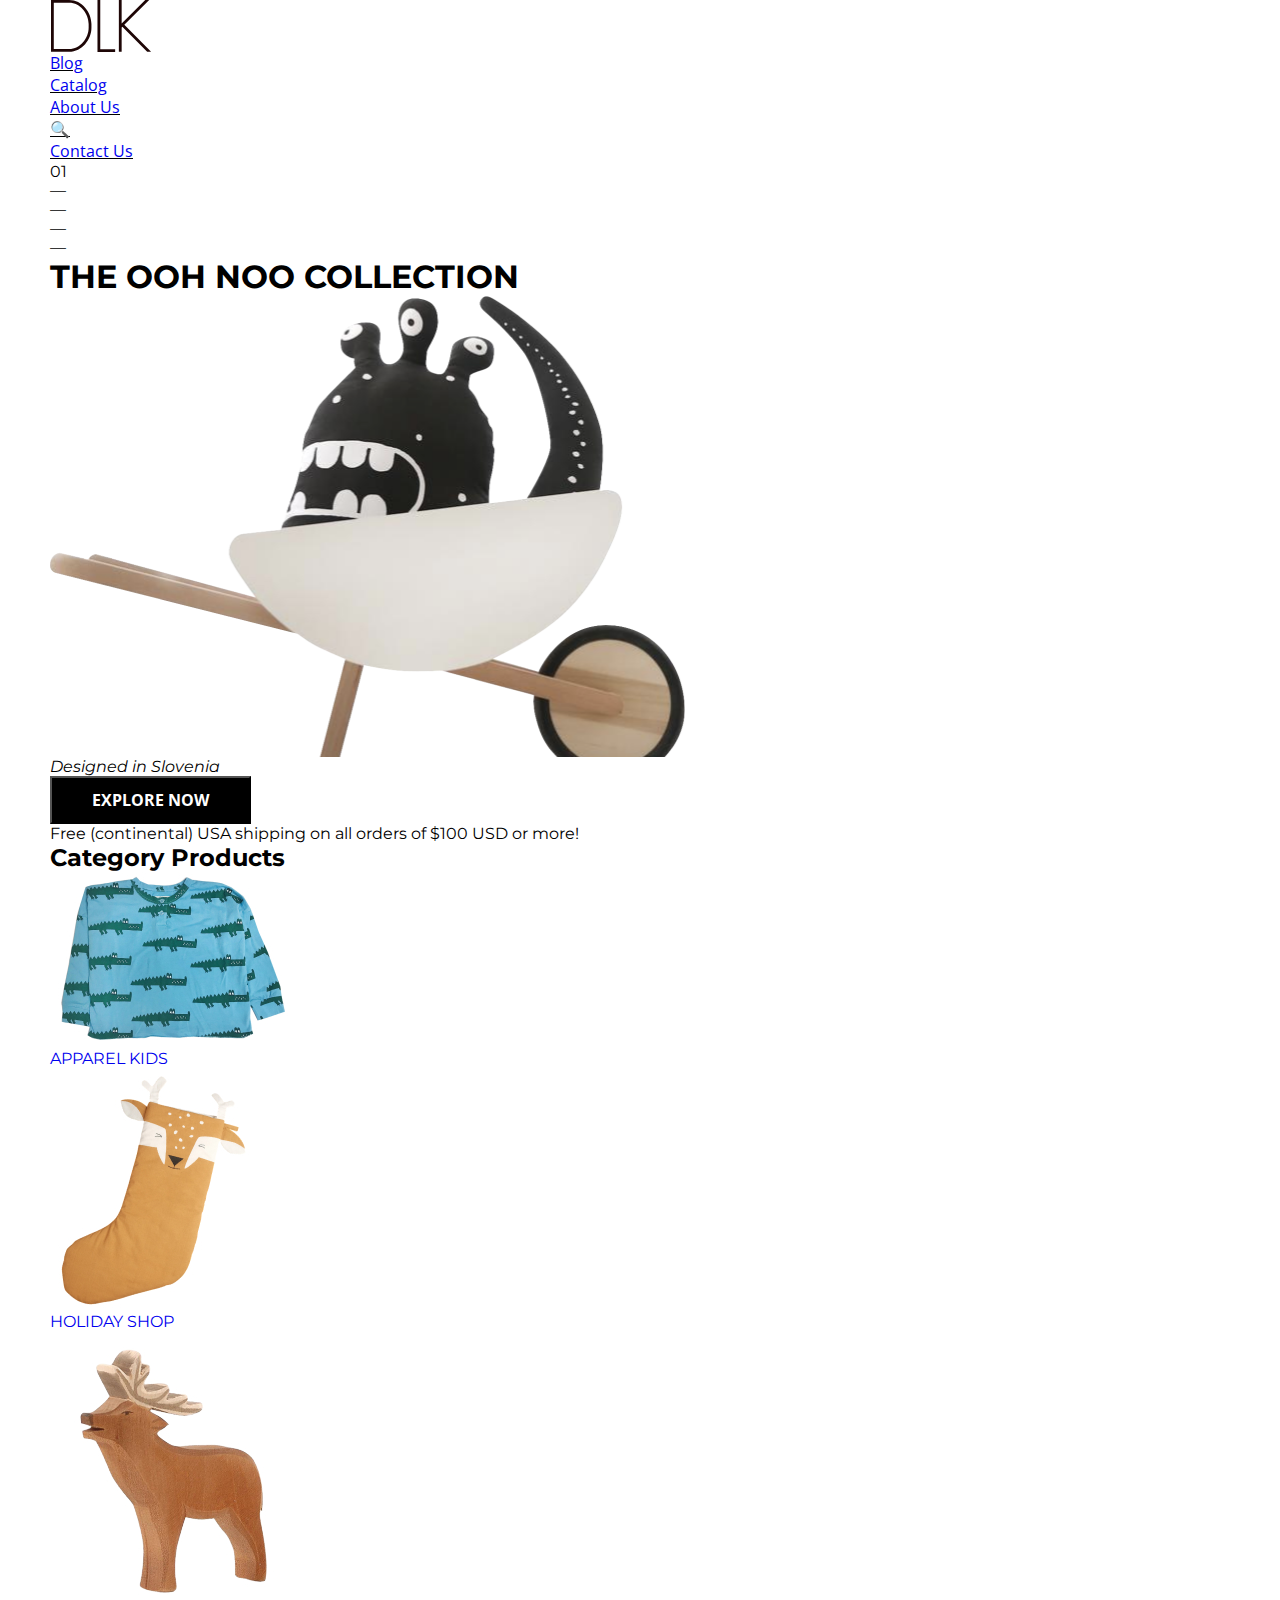
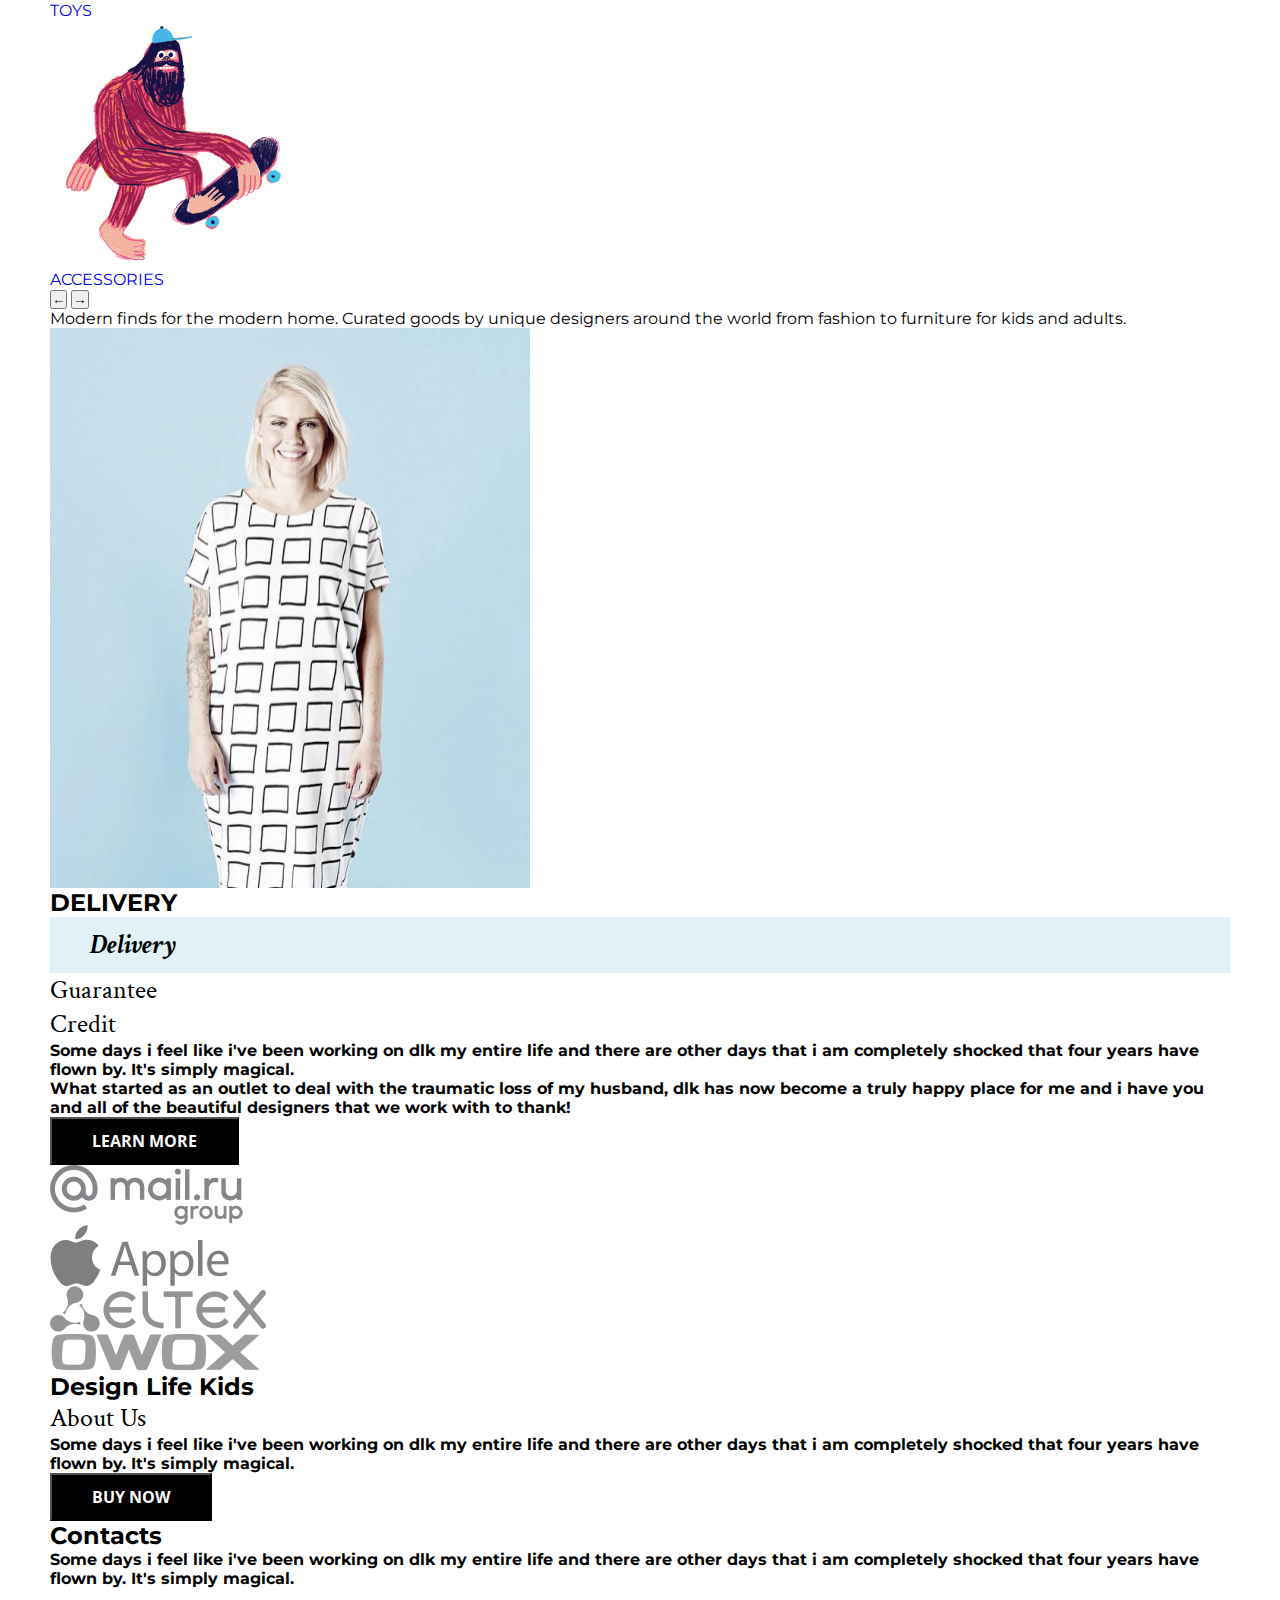
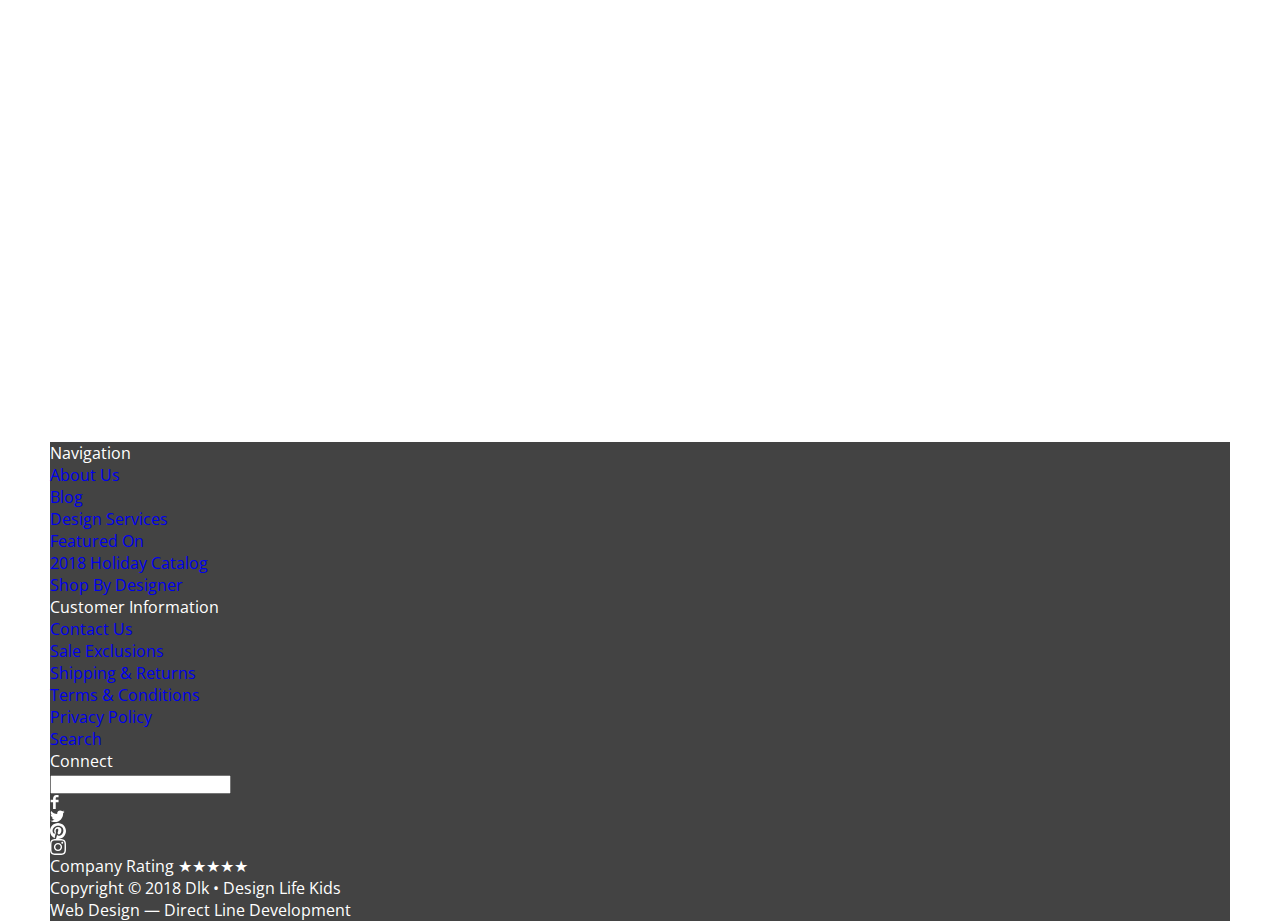
==== index.html @ 36eba923 "все что смогла сделать" ====
<!DOCTYPE html>
<html lang="en">
<head>
    <meta charset="UTF-8">
    <meta http-equiv="X-UA-Compatible" content="IE=edge">
    <meta name="viewport" content="width=device-width, initial-scale=1.0">
    <link rel="preconnect" href="https://fonts.googleapis.com">
<link rel="preconnect" href="https://fonts.gstatic.com" crossorigin>
<link rel="stylesheet" href="css/common.css">
<link href="https://fonts.googleapis.com/css2?family=Crimson+Text:ital,wght@1,400;1,700&family=Montserrat:ital,wght@0,400;0,700;1,400&family=Open+Sans:ital,wght@0,400;0,700;1,700&display=swap" rel="stylesheet">
    <title>Main</title>
</head>
<body>
    <header class="container">
        <a href="#"><img src="./img/icon/DLC.svg" alt="dlc"></a>
       <u>
        <li><a href="#">Blog</a></li>
        <li><a href="#">Catalog</a></li>
        <li><a href="#">About Us</a></li>
        <li><a href="#"></a>🔍</li>
        <li><a href="#">Contact Us</a></li>
    </u>
    </header>
    <main>
<section class="container">
    <ul>
    <li><p>01</p></li>
    <li><p>—</p></li>
    <li><p>—</p></li>
    <li><p>—</p></li>
    <li><p>—</p></li>
</ul>
    <h1> THE OOH NOO COLLECTION</h1>
    <img src="./img/monster.png" alt="monster" width="635" height="461" >

    <p><i>Designed in Slovenia</i></p>
    <button class="blackbutton" type="button">EXPLORE NOW</button> 
    <p>Free (continental) USA shipping on all orders of $100 USD or more!</p>   
</section>
<section class="container">
    <h2>Category Products</h2>
<ul><a href="#"><img class="sweater" src="./img/sweater.jpg" alt="sweater" width="244" height="177">APPAREL KIDS</a></ul>
<ul><a href="#"><img src="./img/sock.jpg" alt="sock" width="208" height="244">HOLIDAY SHOP</a></ul>
 <ul><a href="#"><img src="./img/deer.jpg" alt="deer" width="270" height="270" >TOYS</a></ul>
 <ul><a href="#"><img src="./img/accessories.jpg" alt="accessories" width="240" height="250">ACCESSORIES</a></ul>
    <button type="button">←</button> <button type="button">→</button> <p>Modern finds for the modern home. Curated goods by unique designers around the world from fashion to furniture for kids and adults.</p>
</section>
<section class="container">
    <img src="./img/dress.jpg" alt="dress" width="480" height="560">
    <h2>DELIVERY</h2>
    <b><p class="delivery" >Delivery</p>
    <p class="guarantee" >Guarantee</p>
    <p class="guarantee" >Credit</p>
    <p>Some days i feel like i've been working on dlk my entire life and there are other days that i am completely shocked that four years have flown by. It's simply magical.</p>
    
    <p>What started as an outlet to deal  with the traumatic loss of my husband, dlk has now become a truly happy place for me and i have you and all of the beautiful designers that we work with to thank!</p>
    <button class="blackbutton" type="button">Learn more</button>
</section>
<section class="container">
    <a href="#"><img src="./img/mail.jpg" alt="mail" width="193" height="60"></a>
    <a href="#"><img src="./img/apple.jpg" alt="apple" width="179" height="61"></a>
    <a href="#"><img src="./img/eltex.jpg" alt="eltex" width="216" height="46"></a>
    <a href="#"><img src="./img/owox.jpg" alt="owox" width="211" height="40"></a>
</section>
<section class="container">
    <img src="#" alt="">
    <img src="#" alt="">
    <img src="#" alt="">
    <img src="#" alt=""></section>
    <section class="container">
        <h2>Design Life Kids</h2>
<p class="guarantee">About Us</p>
<p>Some days i feel like i've been working on dlk my entire life and there are other days that i am completely shocked that four years have flown by. It's simply magical.</p>
<button class="blackbutton" type="button" >buy now</button>
    <h2>Contacts</h2>
    <p>Some days i feel like i've been working on dlk my entire life and there are other days that i am completely shocked that four years have flown by. It's simply magical.</p> 
    <iframe src="https://www.google.com/maps/embed?pb=!1m14!1m8!1m3!1d9490.1485980241!2d49.2903386!3d53.5124631!3m2!1i1024!2i768!4f13.1!3m3!1m2!1s0x0%3A0xb18d94ffcf91e387!2zREwgQWNhZGVteSDigJQg0LrRg9GA0YHRiyDQv9GA0L7Qs9GA0LDQvNC80LjRgNC-0LLQsNC90LjRjw!5e0!3m2!1sru!2sru!4v1669041543836!5m2!1sru!2sru" width="100%" height="450" style="border:0;" allowfullscreen="" loading="lazy" referrerpolicy="no-referrer-when-downgrade"></iframe>  
</section>

    </main>
    <footer class="container">
        <section>
            <p>Navigation</p>
            <ul>
            <li><a href="#">About Us</a></li>
            <li><a href="#">Blog</a></li>
            <li><a href="#">Design Services</a></li>
            <li><a href="#">Featured On</a></li>
            <li><a href="#">2018 Holiday Catalog</a></li>
            <li><a href="#">Shop By Designer</a></li>
        </ul>
        </section>
        <section>
            <p>Customer Information</p>
            <ul>
            <li><a href="#">Contact Us</a></li>
            <li><a href="#">Sale Exclusions</a></li>
            <li><a href="#">Shipping & Returns</a></li>
            <li><a href="#">Terms & Conditions</a></li>
            <li><a href="#">Privacy Policy</a></li>
            <li><a href="#">Search</a></li>
        </ul>
        </section>
        <section>
            <p>Connect</p>
            <input type="text">
            <br>
            <a href="#"><img src="./img/icon/facebook.svg" alt="facebook"></a>
            <a href="#"><img src="./img/icon/twitter.svg" alt="twitter"></a>
            <a href="#"><img src="./img/icon/pinterest.svg" alt="pinterest"></a>
            <a href="#"><img src="./img/icon/instagram.svg" alt="instagram"></a>

        </section>
        <section>
            <p>Company Rating ★★★★★</p>
            <p>Copyright © 2018 Dlk • Design Life Kids</p>
            <p>Web Design — Direct Line Development</p>
        </section>
    </footer>
</body>
</html>
---- css/common.css ----
* {
    margin: 0;
    padding: 0;
}

a {
    list-style: none;
    text-decoration: none;
}

li {
    list-style: none;
}

.container {
    max-width: 1180px;
    margin: 0 auto;
}

img {
    display: block;
    max-width: 100%;
}

body {
    font-family: 'Montserrat', sans-serif;
    font-style: normal;
}

.blackbutton {
    font-family: 'Open Sans';
    padding: 11px 40px;
font-style: normal;
font-weight: 700;
font-size: 16px;
line-height: 22px;
align-items: center;
text-align: center;
text-transform: uppercase;


color: #FFFFFF;
background: #000000
}


.delivery {
 padding: 11px 40px ;
 font-weight: 700;
 font-family: 'Crimson Text';
background: rgba(112, 187, 220, 0.2);
font-size: 26px;
line-height: 34px;
    font-style: italic;
}

fieldset {
    width: 1400px;
height: 254px;
left: 0px;
top: 301px;

background: rgba(125, 151, 218, 0.2);
}

.price {
    font-weight: 700;
}

footer {
   background-color: #434343;
   color: #FFFFFF;
   font-family: 'Open Sans';
   font-weight: 400;
   
}

header {
    font-family: 'Open Sans';
    font-weight: 400;
}

.guarantee {
    font-family: 'Crimson Text';
    font-weight: 400;
    font-size: 26px;
}

form {
max-width: max-content;
height: 542px;
left: 110px;
top: 301px;
background: #E5EAF8
}
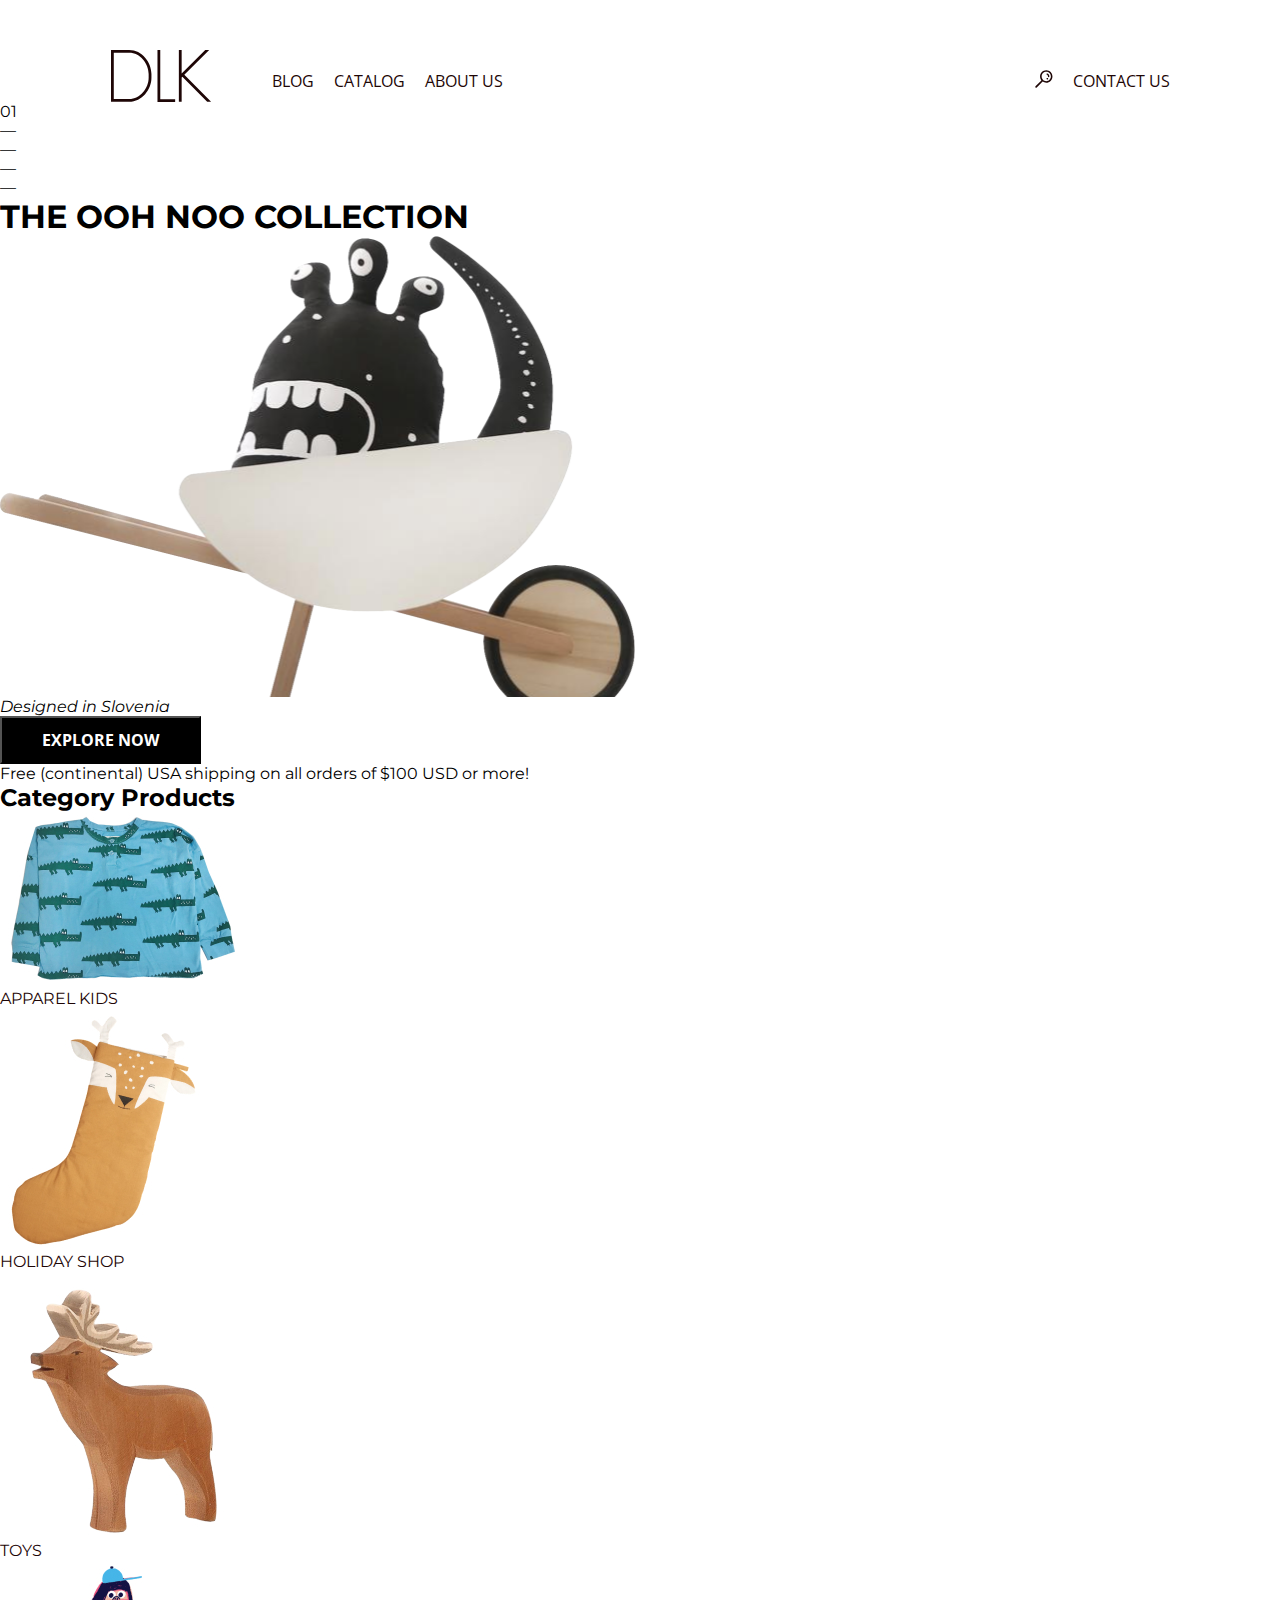
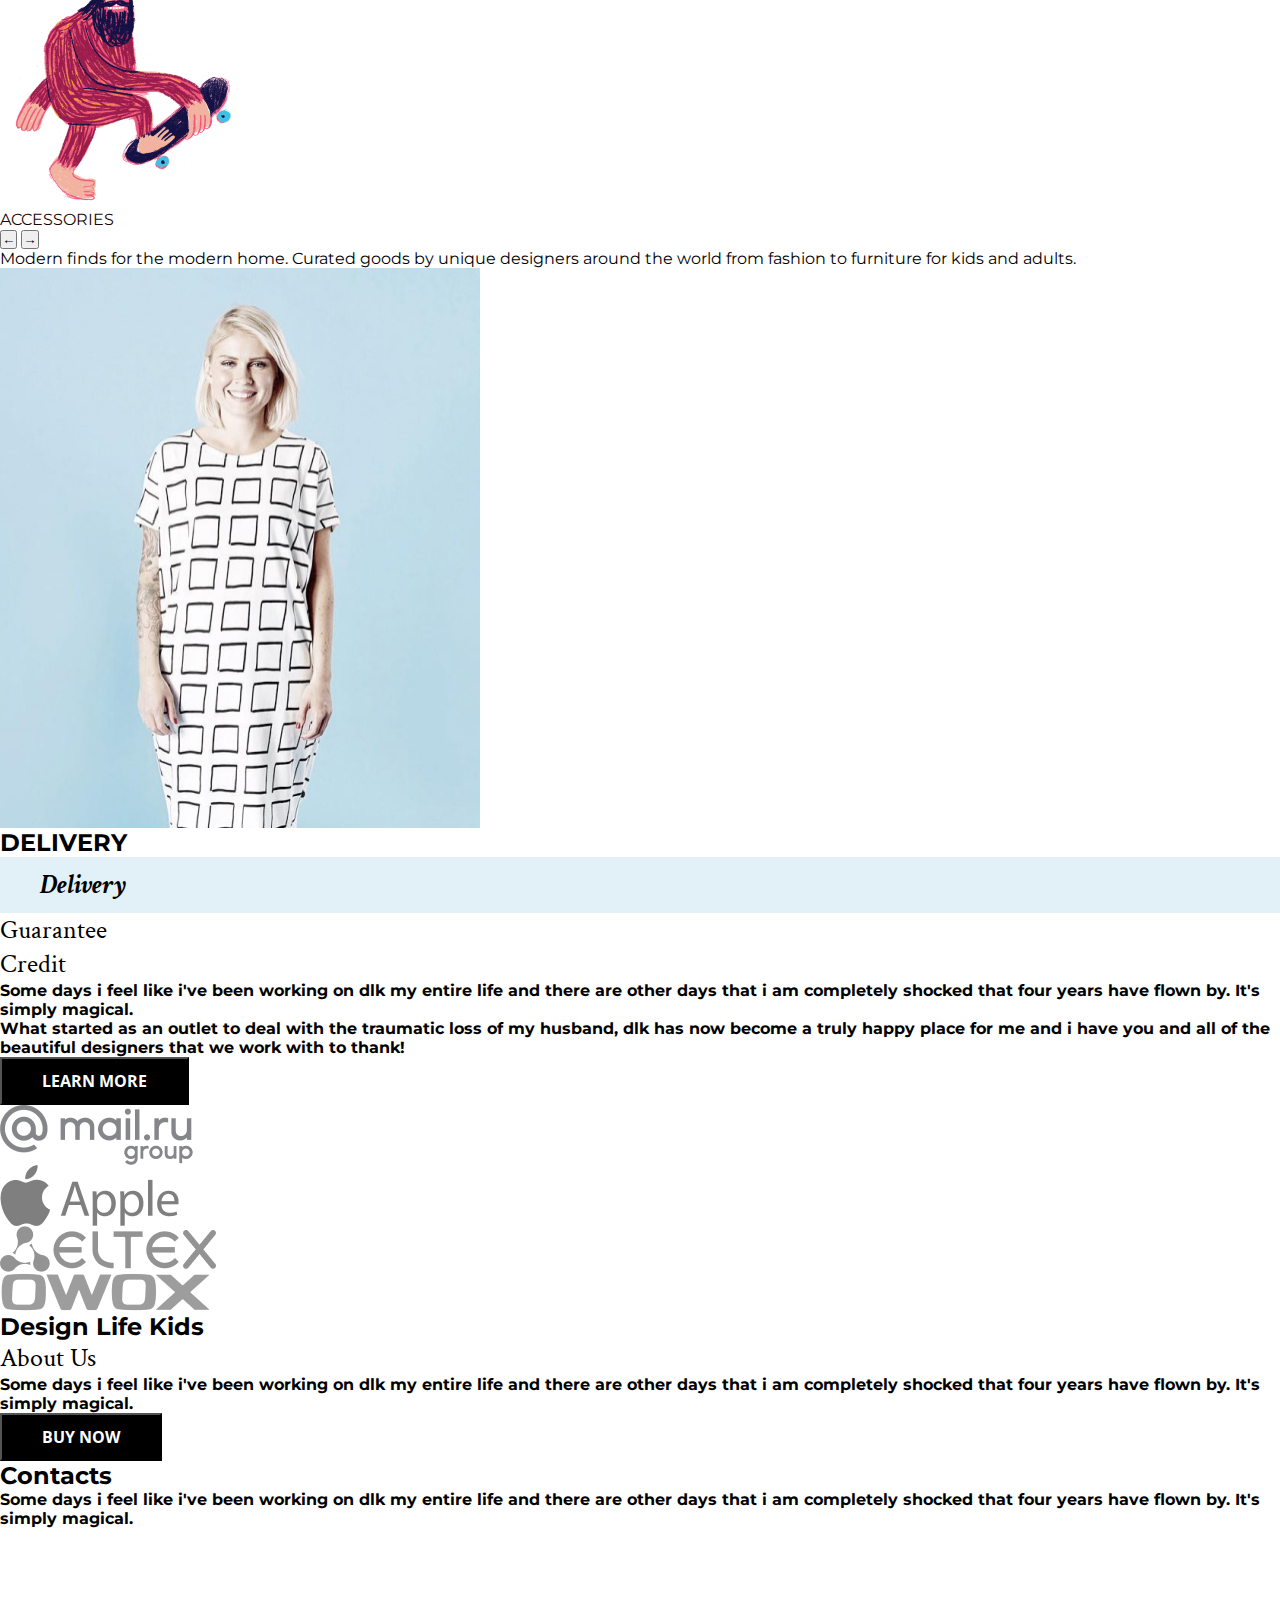
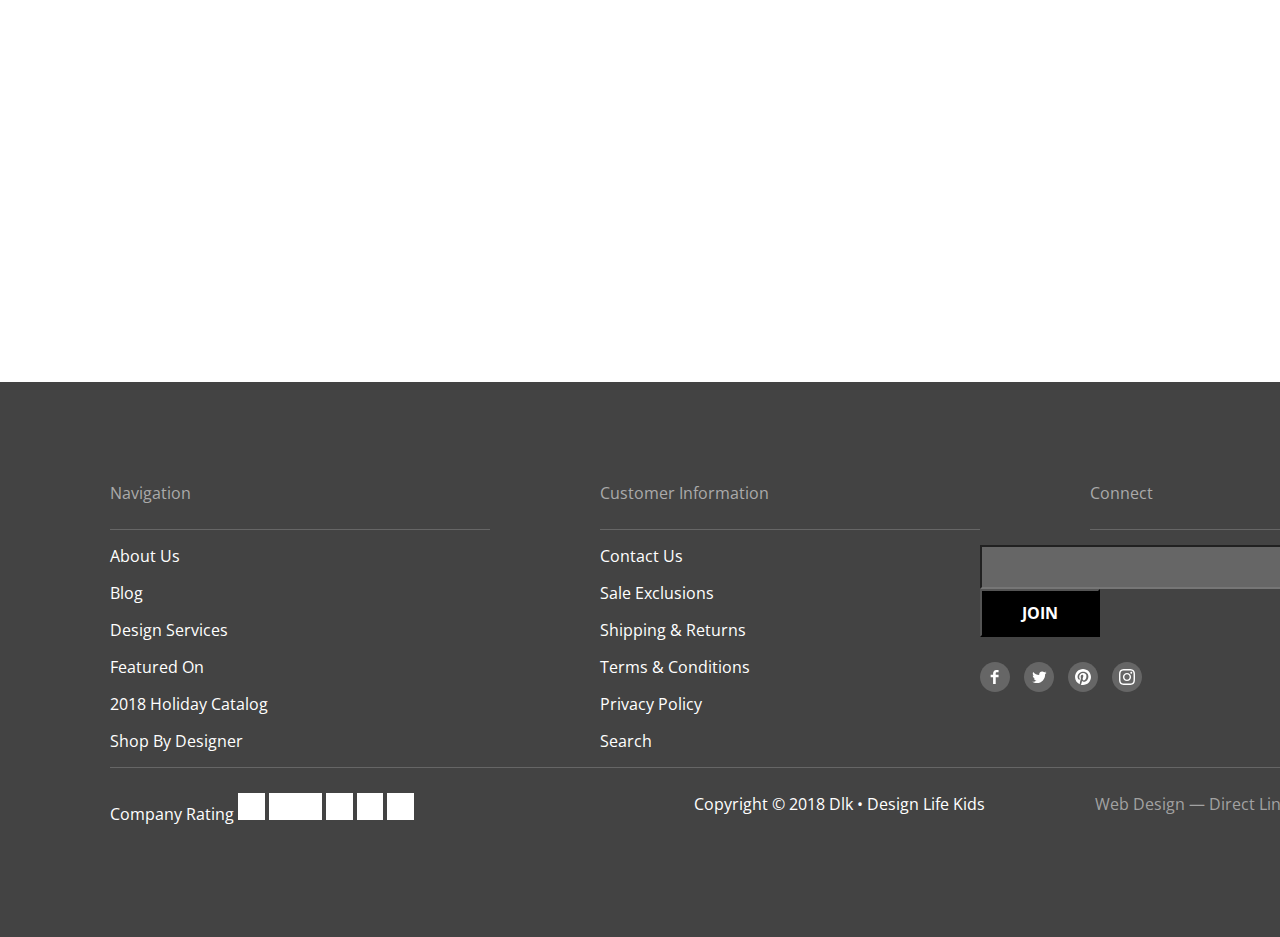
==== commit 74d6badb: "." ====
--- a/index.html
+++ b/index.html
@@ -11,15 +11,19 @@
     <title>Main</title>
 </head>
 <body>
-    <header class="container">
-        <a href="#"><img src="./img/icon/DLC.svg" alt="dlc"></a>
-       <u>
-        <li><a href="#">Blog</a></li>
-        <li><a href="#">Catalog</a></li>
-        <li><a href="#">About Us</a></li>
-        <li><a href="#"></a>🔍</li>
-        <li><a href="#">Contact Us</a></li>
-    </u>
+    <header class=" header container">
+        <a href="#" class="header__link">
+            <img class="header__logo" src="./img/icon/DLC.svg" alt="dlc">
+        </a>
+        <nav class="header__nav left">
+       <ul class="header__list">
+        <li class="header__list-item"><a href="#">Blog</a></li>
+        <li class="header__list-item"><a href="#">Catalog</a></li>
+        <li class="header__list-item"><a href="#">About Us</a></li>
+    </nav>
+        <li class="header__list-item"><a href="#"></a><img src="img/icon/glass.svg" alt="glass"></li>
+        <li class="header__list-item contact"><a href="#">Contact Us</a></li>
+    </ul>
     </header>
     <main>
 <section class="container">
@@ -79,43 +83,55 @@
 
     </main>
     <footer class="container">
+        <div class="basement">
         <section>
-            <p>Navigation</p>
+            <p class="footer-item border" >Navigation</p>
             <ul>
-            <li><a href="#">About Us</a></li>
-            <li><a href="#">Blog</a></li>
-            <li><a href="#">Design Services</a></li>
-            <li><a href="#">Featured On</a></li>
-            <li><a href="#">2018 Holiday Catalog</a></li>
-            <li><a href="#">Shop By Designer</a></li>
+            <li class="footer-item"><a class="footer-link" href="#">About Us</a></li>
+            <li class="footer-item"><a class="footer-link" href="#">Blog</a></li>
+            <li class="footer-item"><a class="footer-link" href="#">Design Services</a></li>
+            <li class="footer-item"><a class="footer-link" href="#">Featured On</a></li>
+            <li class="footer-item"><a class="footer-link" href="#">2018 Holiday Catalog</a></li>
+            <li class="footer-item"><a class="footer-link" href="#">Shop By Designer</a></li>
         </ul>
         </section>
         <section>
-            <p>Customer Information</p>
+            <p class="footer-item border">Customer Information</p>
             <ul>
-            <li><a href="#">Contact Us</a></li>
-            <li><a href="#">Sale Exclusions</a></li>
-            <li><a href="#">Shipping & Returns</a></li>
-            <li><a href="#">Terms & Conditions</a></li>
-            <li><a href="#">Privacy Policy</a></li>
-            <li><a href="#">Search</a></li>
+            <li class="footer-item"><a class="footer-link" href="#">Contact Us</a></li>
+            <li class="footer-item"><a class="footer-link" href="#">Sale Exclusions</a></li>
+            <li class="footer-item"><a class="footer-link" href="#">Shipping & Returns</a></li>
+            <li class="footer-item"><a class="footer-link" href="#">Terms & Conditions</a></li>
+            <li class="footer-item"><a class="footer-link" href="#">Privacy Policy</a></li>
+            <li class="footer-item"><a class="footer-link" href="#">Search</a></li>
         </ul>
         </section>
-        <section>
-            <p>Connect</p>
-            <input type="text">
+        <section >
+            <p class="footer-item border">Connect</p>
+            <input class="emailbutton" type="text">
+            <button class="blackbutton" type="button" >JOIN</button>
             <br>
-            <a href="#"><img src="./img/icon/facebook.svg" alt="facebook"></a>
-            <a href="#"><img src="./img/icon/twitter.svg" alt="twitter"></a>
-            <a href="#"><img src="./img/icon/pinterest.svg" alt="pinterest"></a>
-            <a href="#"><img src="./img/icon/instagram.svg" alt="instagram"></a>
-
+            <a  href="#"><img class="scnetwork facebook" src="./img/icon/facebook.svg" alt="facebook"></a>
+            <a href="#"><img class="scnetwork twitter" src="./img/icon/twitter.svg" alt="twitter"></a>
+            <a href="#"><img class="scnetwork pinterest" src="./img/icon/pinterest.svg" alt="pinterest"></a>
+            <a href="#"><img class="scnetwork instagram" src="./img/icon/instagram.svg" alt="instagram"></a>
+        </div>
         </section>
-        <section>
-            <p>Company Rating ★★★★★</p>
-            <p>Copyright © 2018 Dlk • Design Life Kids</p>
-            <p>Web Design — Direct Line Development</p>
+        <div >
+        <section class="bottom">
+            <fieldset class="rating">
+            <p class="bottom-item"> Company Rating
+                <input class="rating_star" type="radio" name="health" value="1" checked aria-label="atrocious">
+                <input class="rating_star" type="radio" name="health" value="2" aria-label="bad">
+                <input class="rating_star" type="radio" name="health" value="3" aria-label="okay">
+                <input class="rating_star" type="radio" name="health" value="4" aria-label="good">
+                <input class="rating_star" type="radio" name="health" value="5" aria-label="great">
+            </fieldset>
+            </p>
+            <p class="copyright bottom-item">Copyright © 2018 Dlk • Design Life Kids</p>
+            <p class="drline bottom-item">Web Design — Direct Line Development</p>
         </section>
+    </div>
     </footer>
 </body>
 </html>--- a/css/common.css
+++ b/css/common.css
@@ -7,6 +7,7 @@
 a {
     list-style: none;
     text-decoration: none;
+    color: #1E0606;
 }
 
 li {
@@ -14,7 +15,7 @@
 }
 
 .container {
-    max-width: 1180px;
+    
     margin: 0 auto;
 }
 
@@ -73,12 +74,126 @@
    color: #FFFFFF;
    font-family: 'Open Sans';
    font-weight: 400;
+   height: 555px;
+   margin-right: auto;
+   overflow: hidden;
+
    
 }
 
+.basement {
+    display: flex;
+    width: 1400px;
+}
+
+.footer-item {
+    margin-bottom: 15px;
+    size: 16px;
+    margin-left: 110px;
+}
+
+.border {
+    display: inline-block;
+    border-color: #666666;
+    border-bottom-style: solid;
+    border-bottom-width: 1px;
+    padding-bottom: 25px;
+    width: 380px;
+    color: #AAAAAA;
+    margin-top: 100px;
+
+    
+}
+
 header {
+    display: flex;
+    margin-top: 33px;
+    margin-bottom: 33px;
+    align-items: justify;
     font-family: 'Open Sans';
     font-weight: 400;
+    text-transform: uppercase;
+
+}
+
+.header__nav {
+    margin-right: 500px;
+}
+
+.header__list {
+    color: #000000;
+}
+
+
+.emailbutton {
+    background: #666666;
+    height: 40px;
+width: 380px;
+left: 910px;
+top: 171px;
+border-radius: 0px;
+
+}
+
+.scnetwork {
+    display: inline-block;
+    margin-top: 20px;
+}
+
+.facebook {
+    margin-top: 25px;
+    margin-right: 10px
+}
+
+.twitter {
+    margin-top: 25px;
+    margin-right: 10px
+}
+
+.pinterest {
+    margin-top: 25px;
+    margin-right: 10px
+}
+
+.instagram {
+    margin-top: 25px;
+    margin-right: 10px
+}
+
+
+.left {
+    margin-right: auto;
+}
+
+.header__logo {
+    margin-left: 110px;
+    margin-right: 60px;
+    margin-top: 50px;
+}
+
+.header__nav {
+    display: flex;
+    
+}
+
+.header__list {
+    display: flex;
+
+}
+
+.header__list-item {
+    margin-right: 20px;
+    margin-top: 70px;
+
+}
+
+.link-info {
+    margin-left: 225px;
+} 
+
+
+.contact {
+ margin-right:  110px;   
 }
 
 .guarantee {
@@ -93,4 +208,62 @@
 left: 110px;
 top: 301px;
 background: #E5EAF8
+}
+
+.footer-link {
+    color: #FFFFFF;
+}
+
+.bottom {
+    width: 1180px;
+    display: flex;
+    margin-left: 110px;
+    margin-right: 110px;
+    border-top-style: solid;
+    border-color: #666666;
+    border-top-width: 1px;
+    white-space: nowrap 
+
+}
+
+.copyright {
+    margin-left: 280px;
+    margin-right: 110px
+    
+}
+
+.drline {
+    color: #A2A2A2;
+}
+
+.bottom-item {
+    margin-top: 25px;
+    margin-bottom: 100px
+}
+
+.rating {
+    margin: 0;
+    padding: 0;
+    border: none;
+    background-color: #434343;
+
+}
+
+.rating_star {
+    appearance: none;
+    top: 0px;
+    left: 0px;
+    width: 2em;
+    height: 2em;
+    -webkit-appearance: none;
+    background-color: #FFFFFF;
+    -moz-appearance: none;
+}
+
+.rating_star:nth-of-type(1) {
+    width: 2em;
+}
+
+.rating_star:nth-of-type(2) {
+    width: 4em;
 }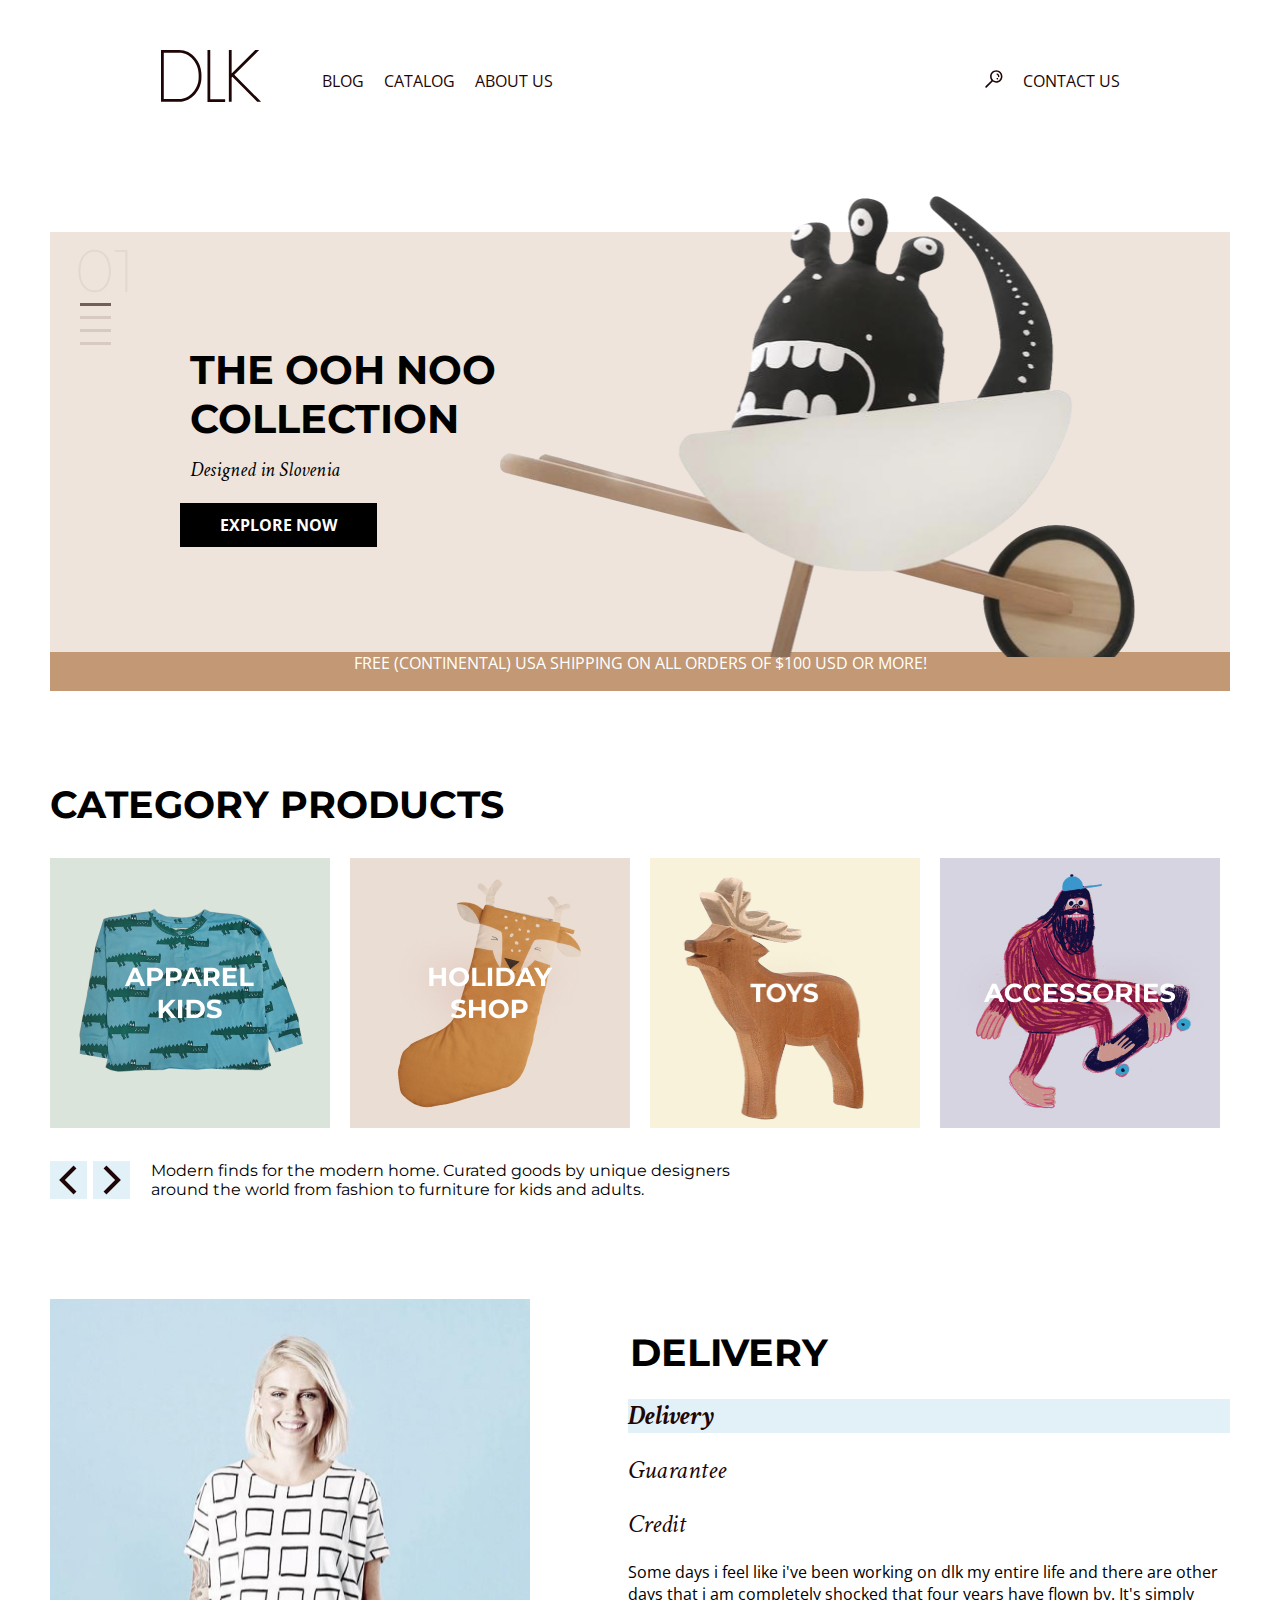
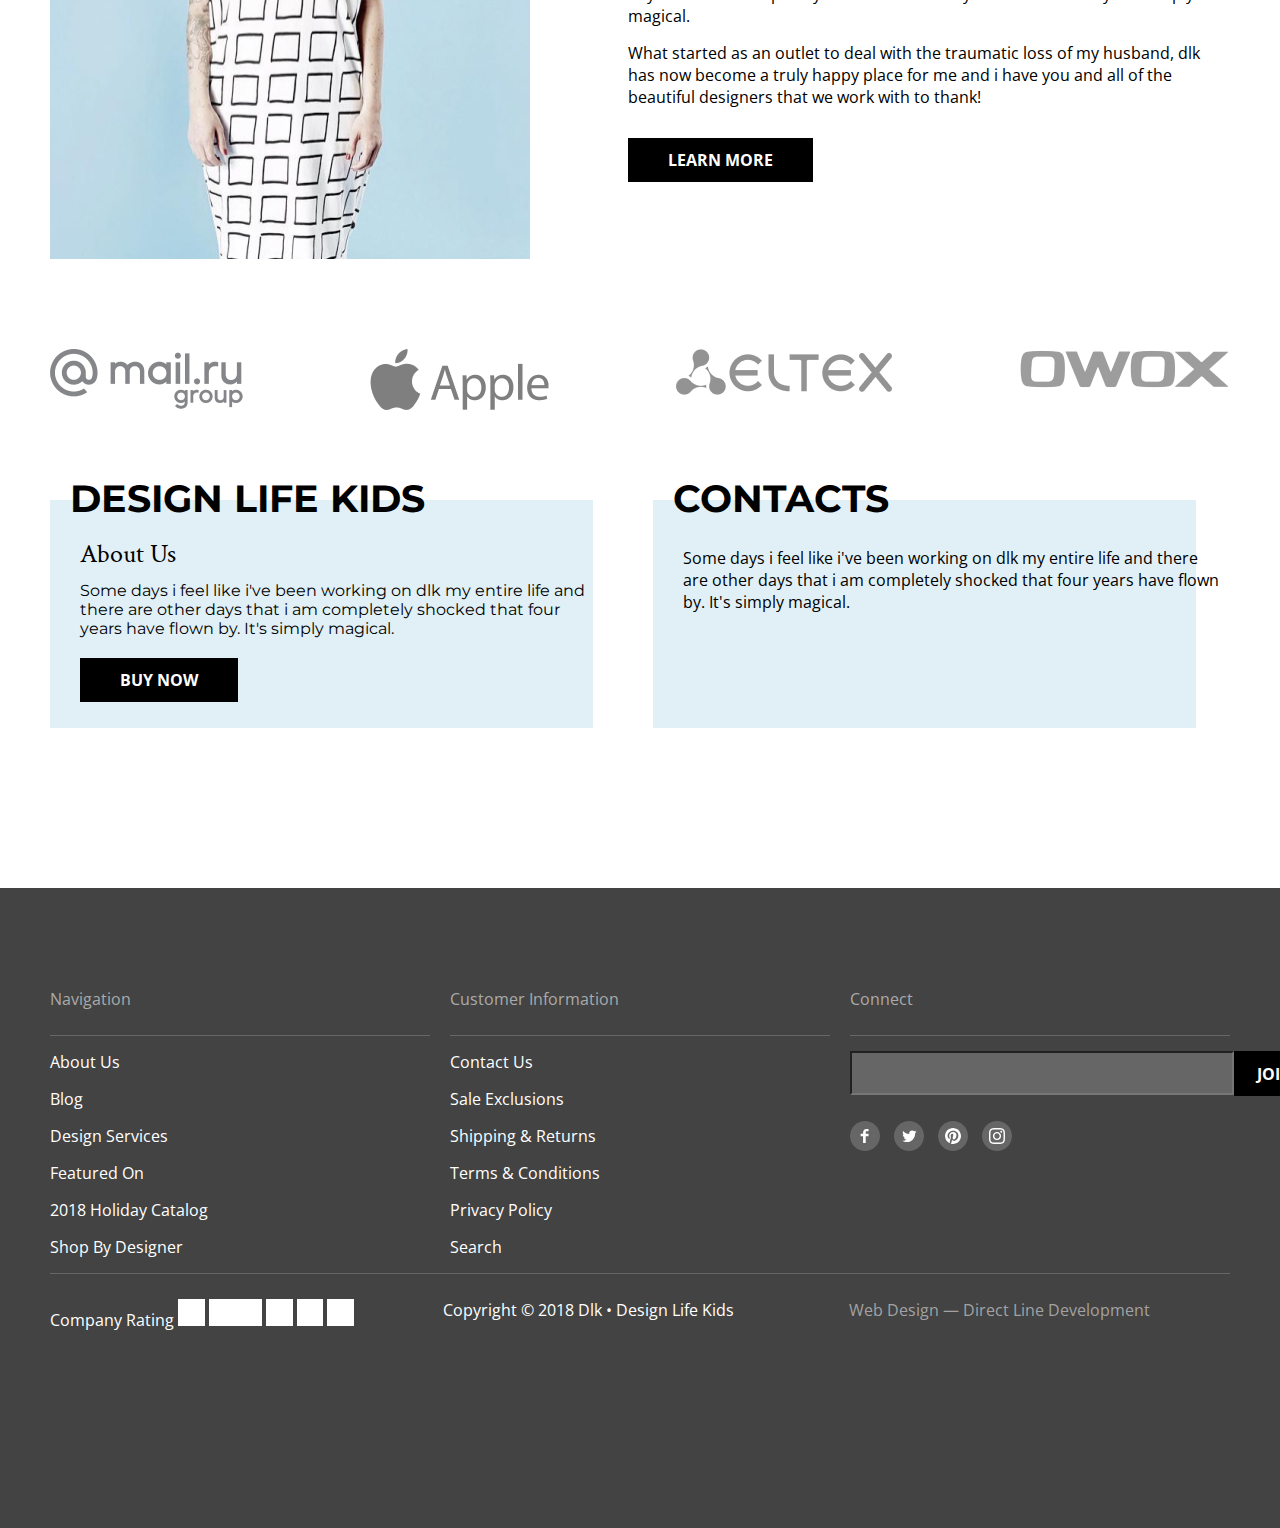
==== commit 5a231663: "есть проблемы" ====
--- a/index.html
+++ b/index.html
@@ -7,6 +7,7 @@
     <link rel="preconnect" href="https://fonts.googleapis.com">
 <link rel="preconnect" href="https://fonts.gstatic.com" crossorigin>
 <link rel="stylesheet" href="css/common.css">
+<link rel="stylesheet" href="css/style__index.css">
 <link href="https://fonts.googleapis.com/css2?family=Crimson+Text:ital,wght@1,400;1,700&family=Montserrat:ital,wght@0,400;0,700;1,400&family=Open+Sans:ital,wght@0,400;0,700;1,700&display=swap" rel="stylesheet">
     <title>Main</title>
 </head>
@@ -27,65 +28,80 @@
     </header>
     <main>
 <section class="container">
+    <div class="banner">
     <ul>
-    <li><p>01</p></li>
-    <li><p>—</p></li>
-    <li><p>—</p></li>
-    <li><p>—</p></li>
-    <li><p>—</p></li>
+    <li><a href="#"> <img class="number" src="./img/01.png" alt="01"></a></li>
+    <li><a href="#"> <img class="rectangle" src="./img/Rectangle (active).png" alt="-"></a></li>
+    <li><a href="#"> <img class="rectangle" src="./img/Rectangle.png" alt="-"></a></li>
+    <li><a href="#"> <img class="rectangle" src="./img/Rectangle.png" alt="-"></a></li>
+    <li><a href="#"> <img class="rectangle" src="./img/Rectangle.png" alt="-"></a></li>
 </ul>
-    <h1> THE OOH NOO COLLECTION</h1>
-    <img src="./img/monster.png" alt="monster" width="635" height="461" >
+    <h1 class="title"> THE OOH NOO COLLECTION</h1>
+    <img class="monster" src="./img/monster.png" alt="monster" width="635" height="461" >
+    <div class="message">
+    <p class="design">Designed in Slovenia</p>
+    <button class="blackbutton" type="button">EXPLORE NOW</button> 
+</div>
+<section class="shipping" >
+    <p>Free (continental) USA shipping on all orders of $100 USD or more!</p> 
+</section>
 
-    <p><i>Designed in Slovenia</i></p>
-    <button class="blackbutton" type="button">EXPLORE NOW</button> 
-    <p>Free (continental) USA shipping on all orders of $100 USD or more!</p>   
+</div> 
 </section>
 <section class="container">
-    <h2>Category Products</h2>
-<ul><a href="#"><img class="sweater" src="./img/sweater.jpg" alt="sweater" width="244" height="177">APPAREL KIDS</a></ul>
-<ul><a href="#"><img src="./img/sock.jpg" alt="sock" width="208" height="244">HOLIDAY SHOP</a></ul>
- <ul><a href="#"><img src="./img/deer.jpg" alt="deer" width="270" height="270" >TOYS</a></ul>
- <ul><a href="#"><img src="./img/accessories.jpg" alt="accessories" width="240" height="250">ACCESSORIES</a></ul>
-    <button type="button">←</button> <button type="button">→</button> <p>Modern finds for the modern home. Curated goods by unique designers around the world from fashion to furniture for kids and adults.</p>
-</section>
-<section class="container">
+    <h2 class="products__title" >Category Products</h2>
+    <div class="products">
+    <ul><a href="#"><img src="./img/sweater.jpg" alt="APPAREL KIDS" width="280" height="270"></a></ul>
+    <ul><a href="#"><img src="./img/sock.jpg" alt="HOLIDAY SHOP" width="280" height="270"></a></ul>
+    <ul><a href="#"><img src="./img/deer.jpg" alt="TOYS" width="270" height="270" ></a></ul>
+    <ul><a href="#"><img src="./img/man.jpg" alt="ACCESSORIES" width="280" height="270"></a></ul>
+    </div>
+    <div class="buttons">
+    <button type="button"> <img src="./img/button-left.jpg" alt="button-left" width="37" height="37"> </button> <button type="button"><img src="./img/button-right.jpg" alt="button-right" width="37" height="37"></button> 
+    <p class="button__title">Modern finds for the modern home. Curated goods by unique designers <br> around the world from fashion to furniture for kids and adults.</p>
+    </div>
+    </section>
+    <section class="container delivery__list">
     <img src="./img/dress.jpg" alt="dress" width="480" height="560">
-    <h2>DELIVERY</h2>
-    <b><p class="delivery" >Delivery</p>
-    <p class="guarantee" >Guarantee</p>
-    <p class="guarantee" >Credit</p>
-    <p>Some days i feel like i've been working on dlk my entire life and there are other days that i am completely shocked that four years have flown by. It's simply magical.</p>
+    <h2 class="delivery__title">DELIVERY</h2>
+    <div class="delivery__elements">
+    <p class="delivery delivery__item" ><a href="#">Delivery </a></p>
+    <p class="delivery__item" ><a href="#">Guarantee</a></p>
+    <p class="delivery__item" ><a href="#">Credit</a></p>
+    <p class="delivery__description">Some days i feel like i've been working on dlk my entire life and there are other days that i am completely shocked that four years have flown by. It's simply magical.</p>
     
-    <p>What started as an outlet to deal  with the traumatic loss of my husband, dlk has now become a truly happy place for me and i have you and all of the beautiful designers that we work with to thank!</p>
+    <p class="delivery__description-2">What started as an outlet to deal  with the traumatic loss of my husband, dlk has now become a truly happy place for me and i have you and all of the beautiful designers that we work with to thank!</p>
     <button class="blackbutton" type="button">Learn more</button>
-</section>
-<section class="container">
+    </div>
+    </section>
+    <section class="container logos">
     <a href="#"><img src="./img/mail.jpg" alt="mail" width="193" height="60"></a>
     <a href="#"><img src="./img/apple.jpg" alt="apple" width="179" height="61"></a>
     <a href="#"><img src="./img/eltex.jpg" alt="eltex" width="216" height="46"></a>
     <a href="#"><img src="./img/owox.jpg" alt="owox" width="211" height="40"></a>
+    </section>
+
+    <section class="container">
+        <div class="about">
+            <div class="design-life">
+        <h2 class="design-life__title">Design Life Kids</h2>
+    <p class="guarantee design-life__item design-life__about">About Us</p>
+    <p class="design-life__item design-life__text">Some days i feel like i've been working on dlk my entire life and there are other days that i am completely shocked that four years have flown by. It's simply magical.</p>
+    <button class="blackbutton design-life__item" type="button" >buy now</button>
+    </div>
+    <div class="map">
+    <h2 class="map__title">Contacts</h2>
+    <p class="map__text">Some days i feel like i've been working on dlk my entire life and there are other days that i am completely shocked that four years have flown by. It's simply magical.</p> 
+    <iframe class="map__adress" src="https://www.google.com/maps/embed?pb=!1m14!1m8!1m3!1d9490.1485980241!2d49.2903386!3d53.5124631!3m2!1i1024!2i768!4f13.1!3m3!1m2!1s0x0%3A0xb18d94ffcf91e387!2zREwgQWNhZGVteSDigJQg0LrRg9GA0YHRiyDQv9GA0L7Qs9GA0LDQvNC80LjRgNC-0LLQsNC90LjRjw!5e0!3m2!1sru!2sru!4v1669041543836!5m2!1sru!2sru" width="483px" height="196px" style="border:0;" allowfullscreen="" loading="lazy" referrerpolicy="no-referrer-when-downgrade"></iframe>  
+    </div>
 </section>
-<section class="container">
-    <img src="#" alt="">
-    <img src="#" alt="">
-    <img src="#" alt="">
-    <img src="#" alt=""></section>
-    <section class="container">
-        <h2>Design Life Kids</h2>
-<p class="guarantee">About Us</p>
-<p>Some days i feel like i've been working on dlk my entire life and there are other days that i am completely shocked that four years have flown by. It's simply magical.</p>
-<button class="blackbutton" type="button" >buy now</button>
-    <h2>Contacts</h2>
-    <p>Some days i feel like i've been working on dlk my entire life and there are other days that i am completely shocked that four years have flown by. It's simply magical.</p> 
-    <iframe src="https://www.google.com/maps/embed?pb=!1m14!1m8!1m3!1d9490.1485980241!2d49.2903386!3d53.5124631!3m2!1i1024!2i768!4f13.1!3m3!1m2!1s0x0%3A0xb18d94ffcf91e387!2zREwgQWNhZGVteSDigJQg0LrRg9GA0YHRiyDQv9GA0L7Qs9GA0LDQvNC80LjRgNC-0LLQsNC90LjRjw!5e0!3m2!1sru!2sru!4v1669041543836!5m2!1sru!2sru" width="100%" height="450" style="border:0;" allowfullscreen="" loading="lazy" referrerpolicy="no-referrer-when-downgrade"></iframe>  
-</section>
-
+</div>
     </main>
-    <footer class="container">
+    <footer class="footer">
+        <div class="container">
         <div class="basement">
-        <section>
-            <p class="footer-item border" >Navigation</p>
+            <section>
+            <p class="footer-item footer__title" >Navigation</p>
             <ul>
             <li class="footer-item"><a class="footer-link" href="#">About Us</a></li>
             <li class="footer-item"><a class="footer-link" href="#">Blog</a></li>
@@ -96,7 +112,7 @@
         </ul>
         </section>
         <section>
-            <p class="footer-item border">Customer Information</p>
+            <p class="footer-item footer__title">Customer Information</p>
             <ul>
             <li class="footer-item"><a class="footer-link" href="#">Contact Us</a></li>
             <li class="footer-item"><a class="footer-link" href="#">Sale Exclusions</a></li>
@@ -107,10 +123,12 @@
         </ul>
         </section>
         <section >
-            <p class="footer-item border">Connect</p>
+            <p class="footer-item footer__title">Connect</p>
+            <form action="" class="footer__form">
             <input class="emailbutton" type="text">
-            <button class="blackbutton" type="button" >JOIN</button>
-            <br>
+            <button class="joinbutton" type="submit" >JOIN</button>
+            </form>
+        
             <a  href="#"><img class="scnetwork facebook" src="./img/icon/facebook.svg" alt="facebook"></a>
             <a href="#"><img class="scnetwork twitter" src="./img/icon/twitter.svg" alt="twitter"></a>
             <a href="#"><img class="scnetwork pinterest" src="./img/icon/pinterest.svg" alt="pinterest"></a>
@@ -130,8 +148,9 @@
             </p>
             <p class="copyright bottom-item">Copyright © 2018 Dlk • Design Life Kids</p>
             <p class="drline bottom-item">Web Design — Direct Line Development</p>
-        </section>
-    </div>
+                </section>
+            </div>
+        </div>
     </footer>
 </body>
 </html>--- a/css/common.css
+++ b/css/common.css
@@ -15,7 +15,7 @@
 }
 
 .container {
-    
+    max-width: 1180px;
     margin: 0 auto;
 }
 
@@ -32,37 +32,38 @@
 .blackbutton {
     font-family: 'Open Sans';
     padding: 11px 40px;
-font-style: normal;
-font-weight: 700;
-font-size: 16px;
-line-height: 22px;
-align-items: center;
-text-align: center;
-text-transform: uppercase;
-
-
-color: #FFFFFF;
-background: #000000
-}
-
-
-.delivery {
- padding: 11px 40px ;
- font-weight: 700;
- font-family: 'Crimson Text';
-background: rgba(112, 187, 220, 0.2);
-font-size: 26px;
-line-height: 34px;
-    font-style: italic;
-}
+    font-style: normal;
+    font-weight: 700;
+    font-size: 16px;
+    line-height: 22px;
+    align-items: center;
+    text-align: center;
+    text-transform: uppercase;
+    color: #FFFFFF;
+    background: #000000
+}
+
+.joinbutton {
+    font-family: 'Open Sans';
+    font-style: normal;
+    font-weight: 700;
+    font-size: 16px;
+    align-items: center;
+    text-transform: uppercase;
+    color: #FFFFFF;
+    background: #000000;
+    width: 81px;
+    height: 45px;
+    
+}
+
 
 fieldset {
     width: 1400px;
-height: 254px;
-left: 0px;
-top: 301px;
-
-background: rgba(125, 151, 218, 0.2);
+    height: 254px;
+    left: 0px;
+    top: 301px;
+    background: rgba(125, 151, 218, 0.2);
 }
 
 .price {
@@ -74,26 +75,16 @@
    color: #FFFFFF;
    font-family: 'Open Sans';
    font-weight: 400;
-   height: 555px;
-   margin-right: auto;
-   overflow: hidden;
-
-   
 }
 
 .basement {
     display: flex;
-    width: 1400px;
-}
-
-.footer-item {
-    margin-bottom: 15px;
-    size: 16px;
-    margin-left: 110px;
-}
-
-.border {
-    display: inline-block;
+    gap: 20px;
+
+}
+
+
+.footer__title {
     border-color: #666666;
     border-bottom-style: solid;
     border-bottom-width: 1px;
@@ -101,8 +92,12 @@
     width: 380px;
     color: #AAAAAA;
     margin-top: 100px;
-
-    
+    margin-bottom: 15px;
+
+}
+
+.footer-item {
+    margin-bottom: 15px;
 }
 
 header {
@@ -128,11 +123,9 @@
 .emailbutton {
     background: #666666;
     height: 40px;
-width: 380px;
-left: 910px;
-top: 171px;
-border-radius: 0px;
-
+    width: 380px;
+    left: 910px;
+    top: 171px;
 }
 
 .scnetwork {
@@ -193,7 +186,7 @@
 
 
 .contact {
- margin-right:  110px;   
+    margin-right:  110px;   
 }
 
 .guarantee {
@@ -202,12 +195,8 @@
     font-size: 26px;
 }
 
-form {
-max-width: max-content;
-height: 542px;
-left: 110px;
-top: 301px;
-background: #E5EAF8
+.footer__form {
+    display: flex;
 }
 
 .footer-link {
@@ -215,10 +204,7 @@
 }
 
 .bottom {
-    width: 1180px;
-    display: flex;
-    margin-left: 110px;
-    margin-right: 110px;
+    display: flex;
     border-top-style: solid;
     border-color: #666666;
     border-top-width: 1px;
@@ -227,13 +213,13 @@
 }
 
 .copyright {
-    margin-left: 280px;
-    margin-right: 110px
+    margin-right: 115px
     
 }
 
 .drline {
     color: #A2A2A2;
+    margin-right: 80px;
 }
 
 .bottom-item {
--- a/css/style__index.css
+++ b/css/style__index.css
@@ -0,0 +1,208 @@
+.banner {
+    background-image: url(./img/monster.png);
+    background-repeat: no-repeat;
+    background-color:  #EEE4DB;
+    margin-top: 130px;
+    width: 1180px;
+}
+
+.title {
+    font-weight: 700;
+    font-size: 40px;
+    margin-left: 140px;
+    width: 307px;
+    height: 88px;
+    left: 243px;
+    top: 320px;
+}
+
+.monster {
+    margin-left: 450px;
+    margin-bottom: 250px;
+    margin-top: -237px;
+}
+
+.message {
+    margin-left: 130px;
+    margin-top: -450px;
+}
+
+.shipping {
+    font-family: 'Open Sans' ;
+    margin-top: 105px;
+    background-color: #C29974;
+    width: 1180px;
+    height: 39px;
+    text-align: center;
+    text-transform: uppercase;
+    color: #FFFFFF;
+}
+
+.design {
+    font-family: 'Crimson Text';
+    font-style: italic;
+    font-weight: 400;
+    font-size: 20px;
+    margin-left: 10px;
+    margin-bottom: 20px;
+}
+
+.number {
+    padding-left: 28px;
+    padding-top: 17px;
+}
+
+.rectangle {
+    padding-top: 10px;
+    padding-left: 30px;
+}
+
+.products__title {
+    margin-top: 90px;
+    margin-bottom: 30px;
+    font-size: 38px;
+    text-transform: uppercase;
+}
+
+.products {
+    display: flex;
+    gap: 20px;
+}
+
+.delivery__item {
+    margin-bottom: 20px;
+    font-family: Crimson Text;
+   font-size: 26px;
+   font-style: italic;
+   font-weight: 400;
+   line-height: 34px;
+   letter-spacing: 0em;
+   text-align: left;
+   
+   }
+
+.delivery {
+    font-weight: 700;
+    font-family: 'Crimson Text';
+    background: rgba(112, 187, 220, 0.2);
+    font-size: 26px;
+    font-style: italic;
+    position: relative;
+}
+
+.delivery__list {
+    display: flex;
+}
+
+.delivery__title {
+    position: relative;
+    left: 100px;
+    top: 30px;
+    font-size: 38px;
+}
+
+
+
+.delivery__elements {
+    margin-top: 100px;
+    margin-left: -100px;
+}
+
+.delivery__description {
+    margin-bottom: 15px;
+    font-family: 'Open Sans';
+    size: 16px;
+
+}
+
+.delivery__description-2 {
+    font-family: 'Open Sans';
+    size: 16px;
+    margin-bottom: 30px;
+
+}
+
+.logos {
+    display: flex;
+    gap: 127px;
+    margin-top: 90px;
+}
+
+.about {
+    display: flex;
+    margin-top: 90px;
+    gap: 60px;
+    padding-bottom: 160px;
+}
+
+.design-life__title {
+    font-size: 38px;
+    text-transform: uppercase;
+    position: relative;
+    bottom: 25px;
+    left: 20px;
+}
+
+.design-life__item {
+    position: relative;
+    margin-left: 30px;
+}
+
+.design-life__about {
+    position: relative;
+    bottom: 10px;
+}
+
+.design-life__text {
+    margin-bottom: 20px;
+    font-size: 16px;
+}
+
+.design-life {
+    width: 543px;
+    height: 228px;
+    background: #E1F0F7;
+}
+
+.map {
+    width: 543px;
+    height: 228px;
+    background: #E1F0F7;
+}
+
+.map__title {
+    font-size: 38px;
+    text-transform: uppercase;
+    position: relative;
+    bottom: 25px;
+    left: 20px;
+}
+
+.map__text {
+    position: relative;
+    left: 30px;
+    margin-bottom: 30px;
+    font-family: Open Sans;
+    font-size: 16px;
+    font-weight: 400;
+}
+
+.map__adress {
+    position: relative;
+    left: 30px;
+}
+
+button {
+    border: none
+}
+
+.button__title {
+   padding-left: 15px;
+}
+
+.buttons {
+    display: flex;
+    margin-top: 33px;
+    margin-bottom: 100px;
+    gap: 6px;
+}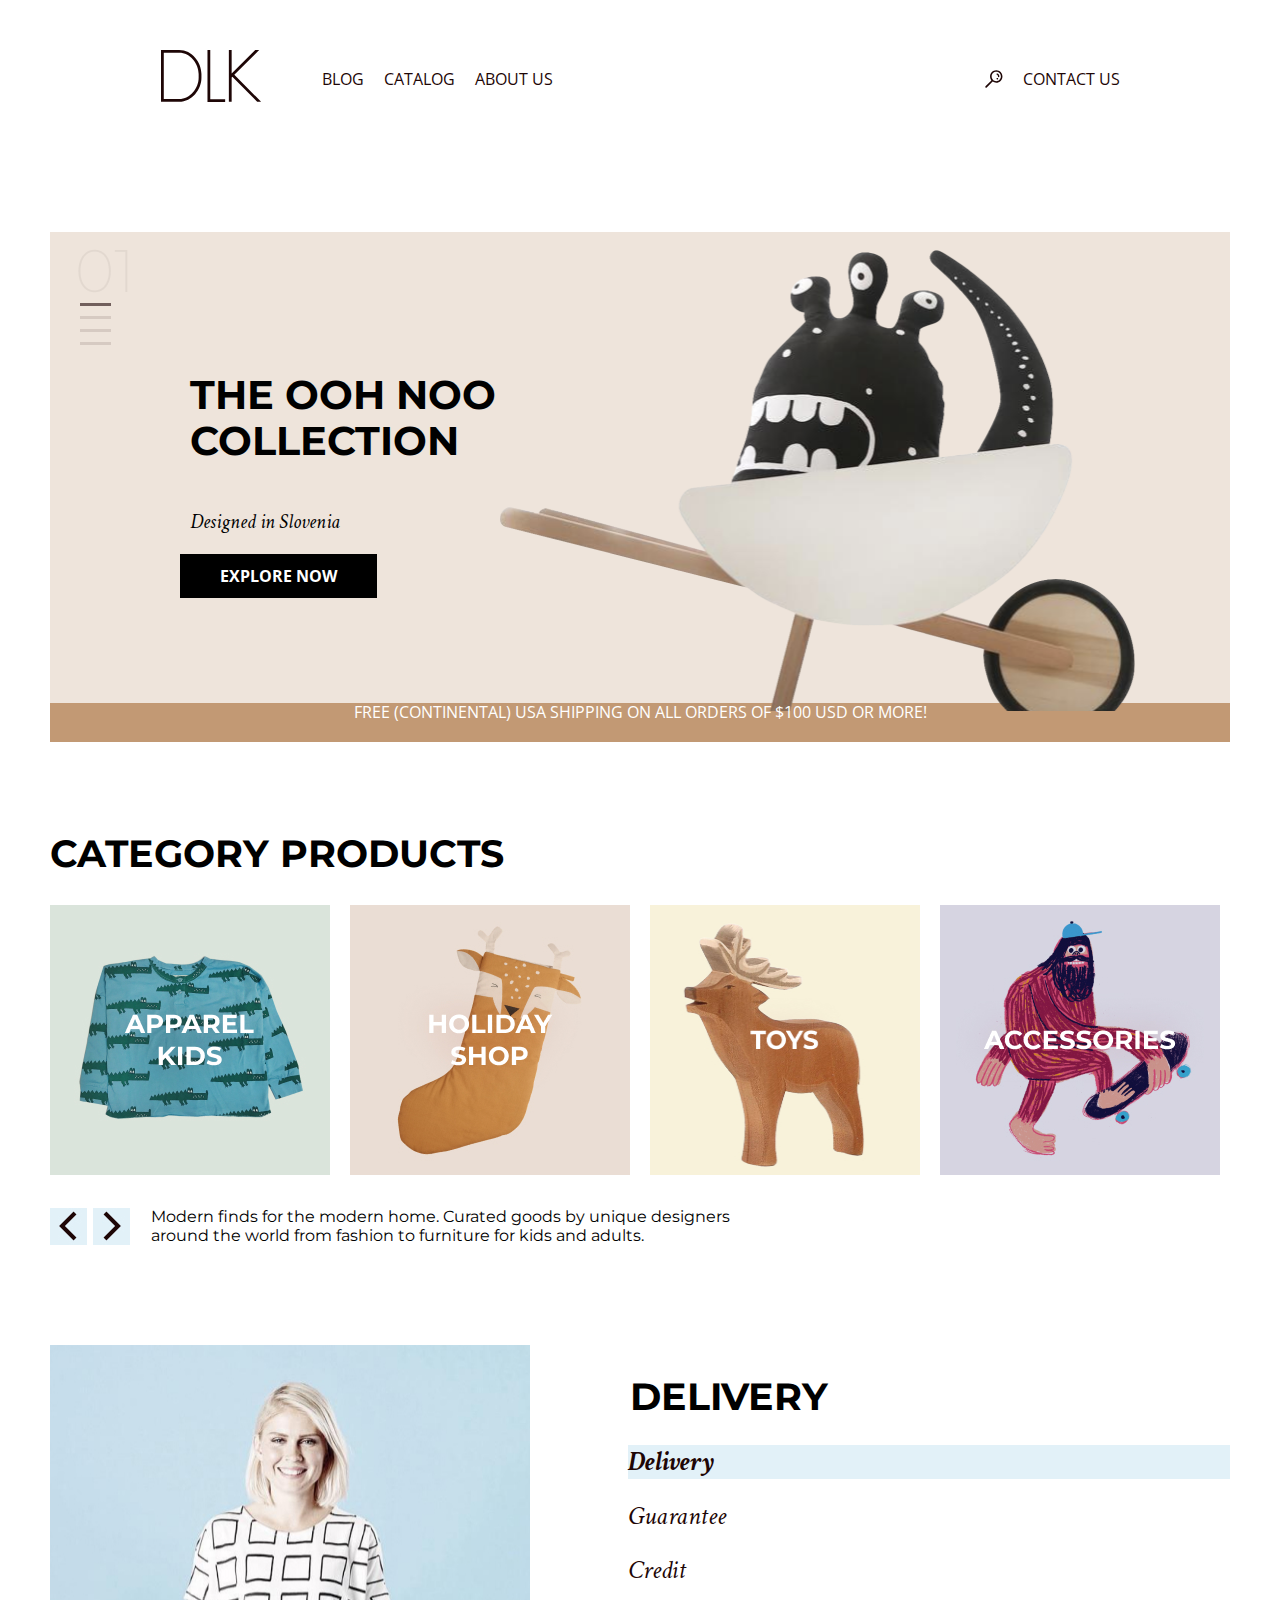
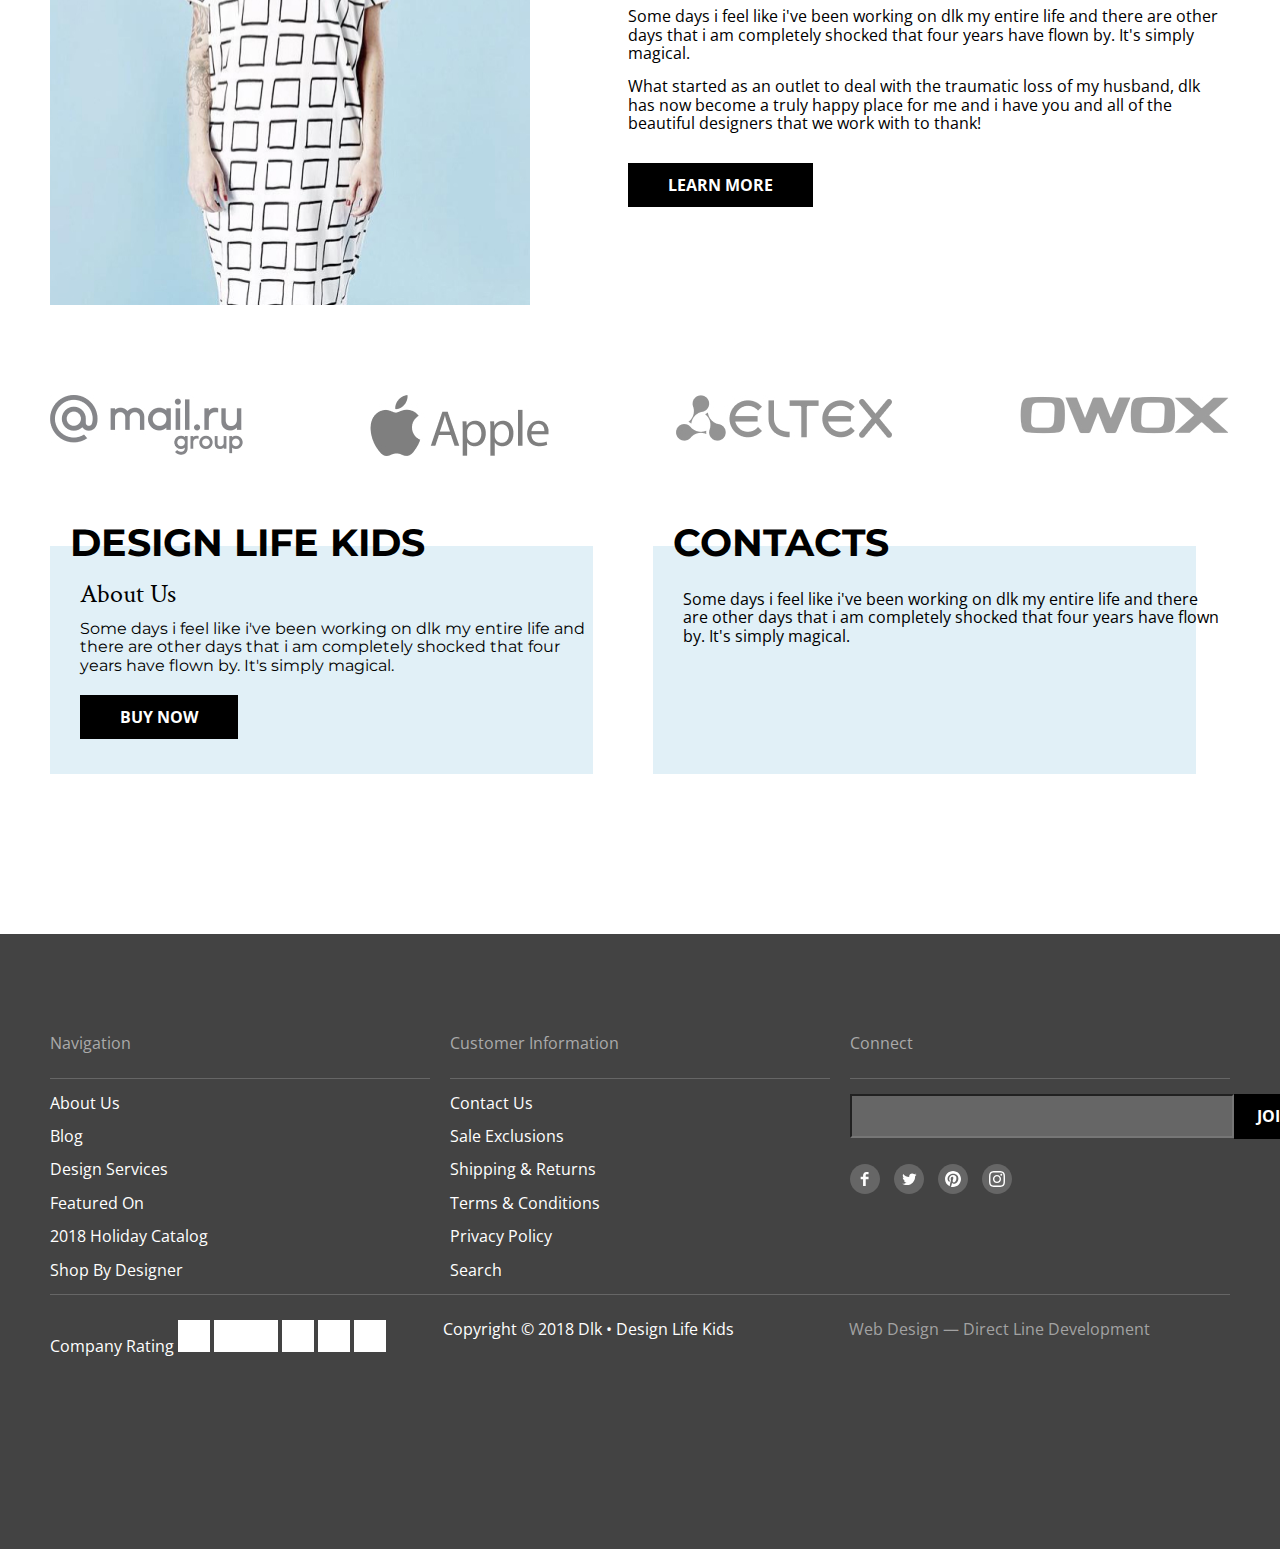
==== commit a05cd37e: "каталог и главная страница" ====
--- a/index.html
+++ b/index.html
@@ -8,6 +8,7 @@
 <link rel="preconnect" href="https://fonts.gstatic.com" crossorigin>
 <link rel="stylesheet" href="css/common.css">
 <link rel="stylesheet" href="css/style__index.css">
+<link rel="stylesheet" href="css/normalize.css">
 <link href="https://fonts.googleapis.com/css2?family=Crimson+Text:ital,wght@1,400;1,700&family=Montserrat:ital,wght@0,400;0,700;1,400&family=Open+Sans:ital,wght@0,400;0,700;1,700&display=swap" rel="stylesheet">
     <title>Main</title>
 </head>
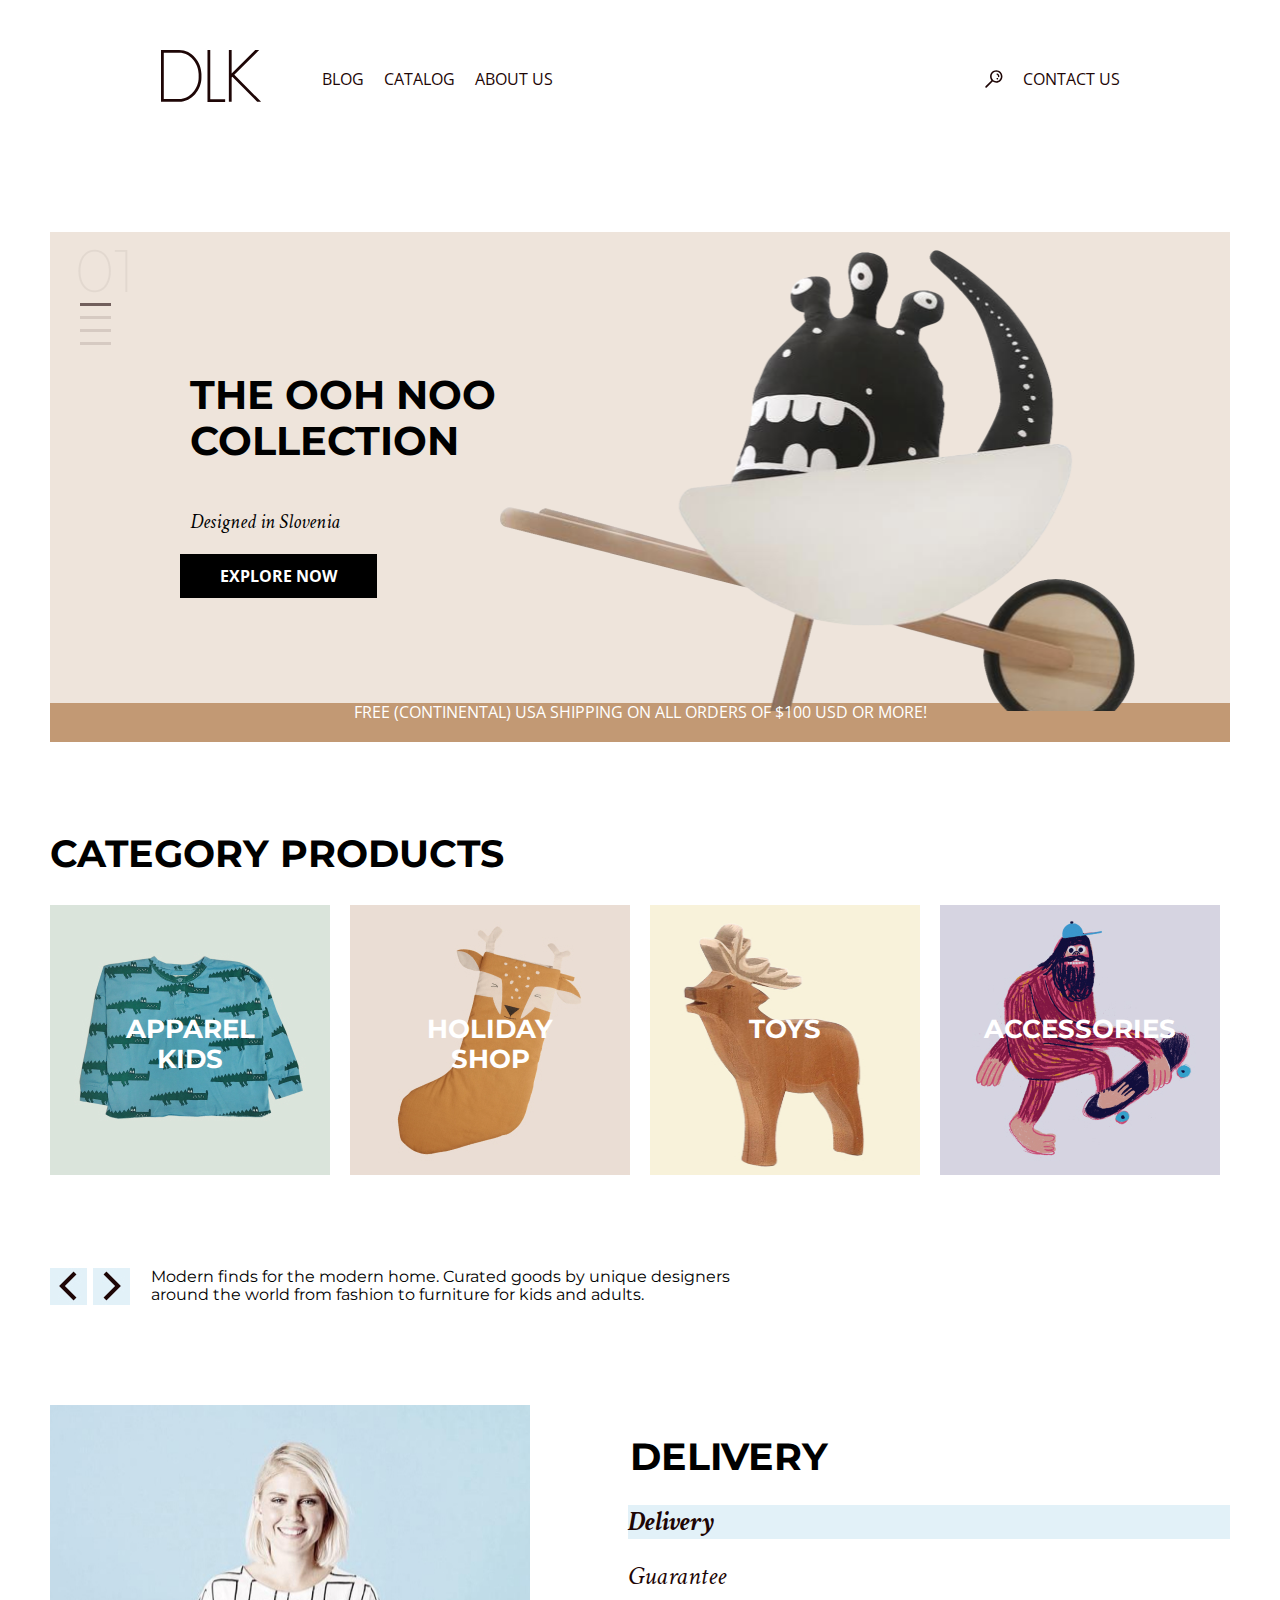
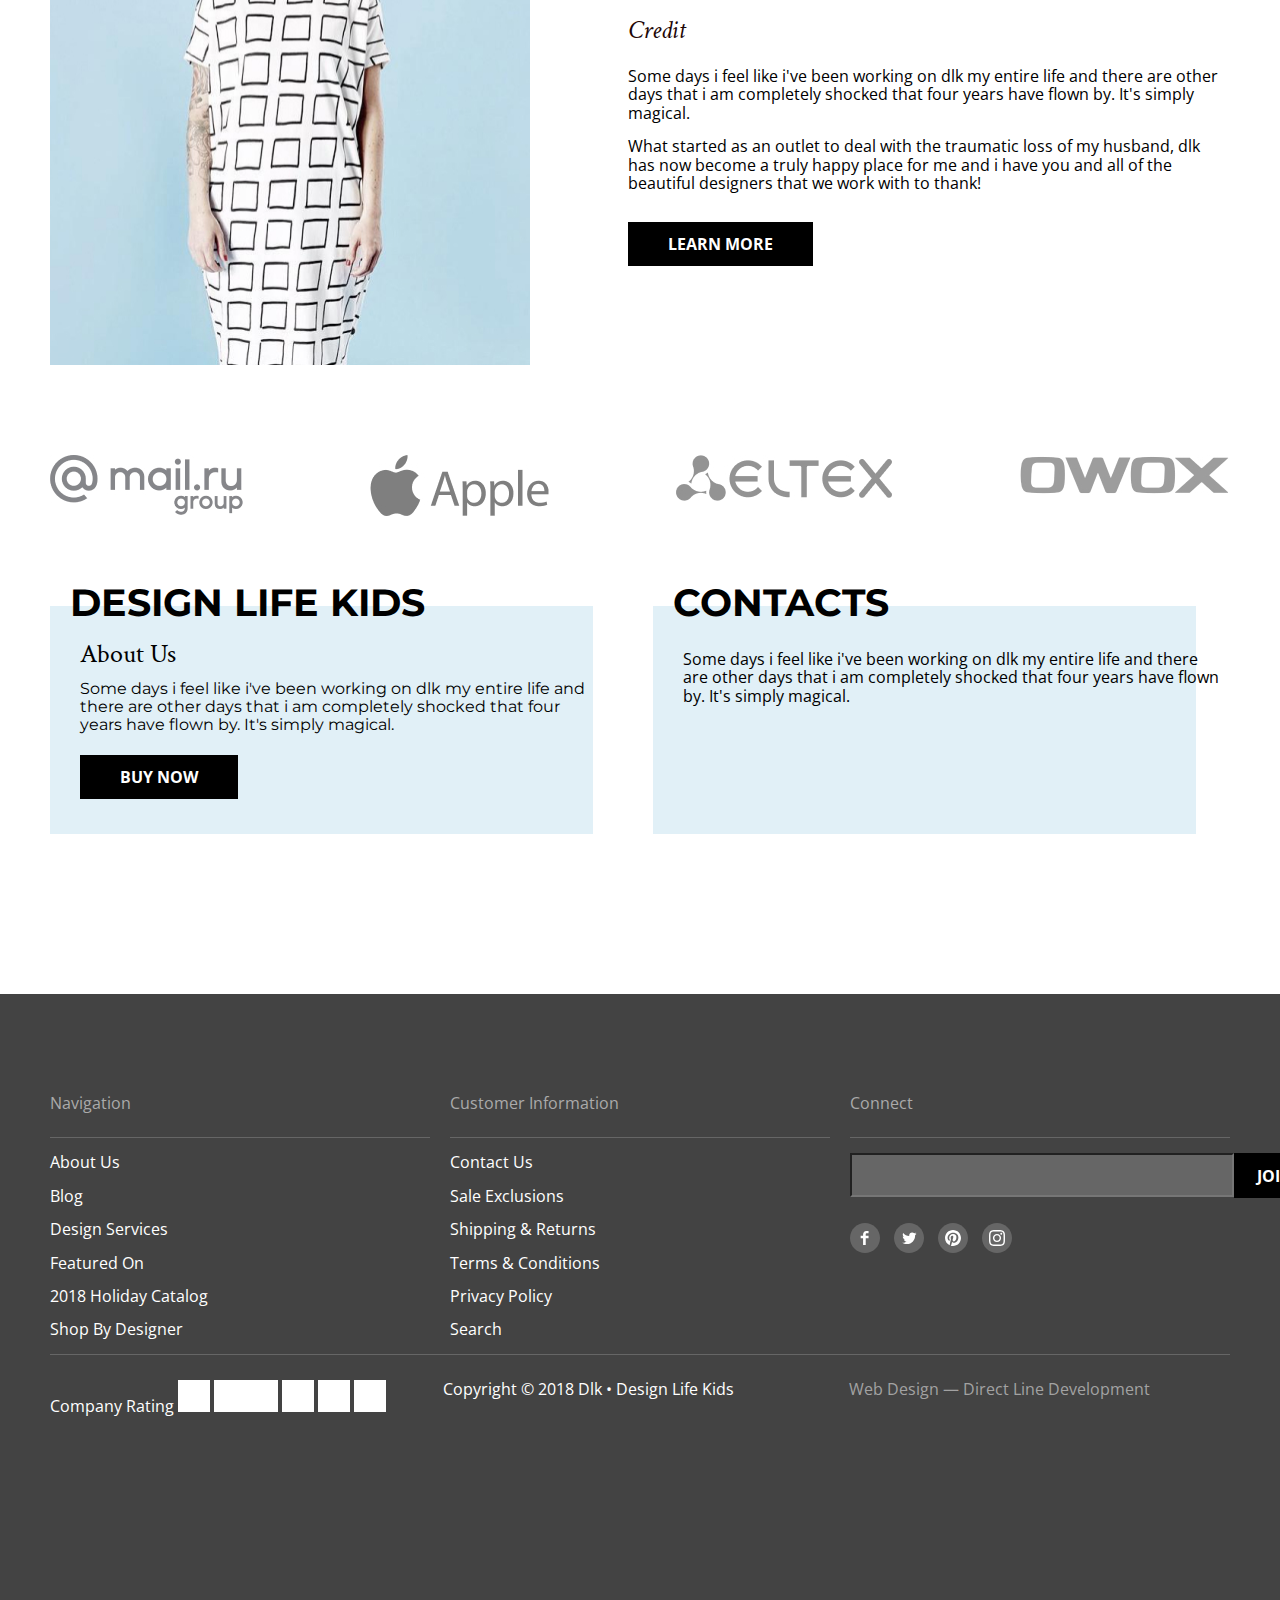
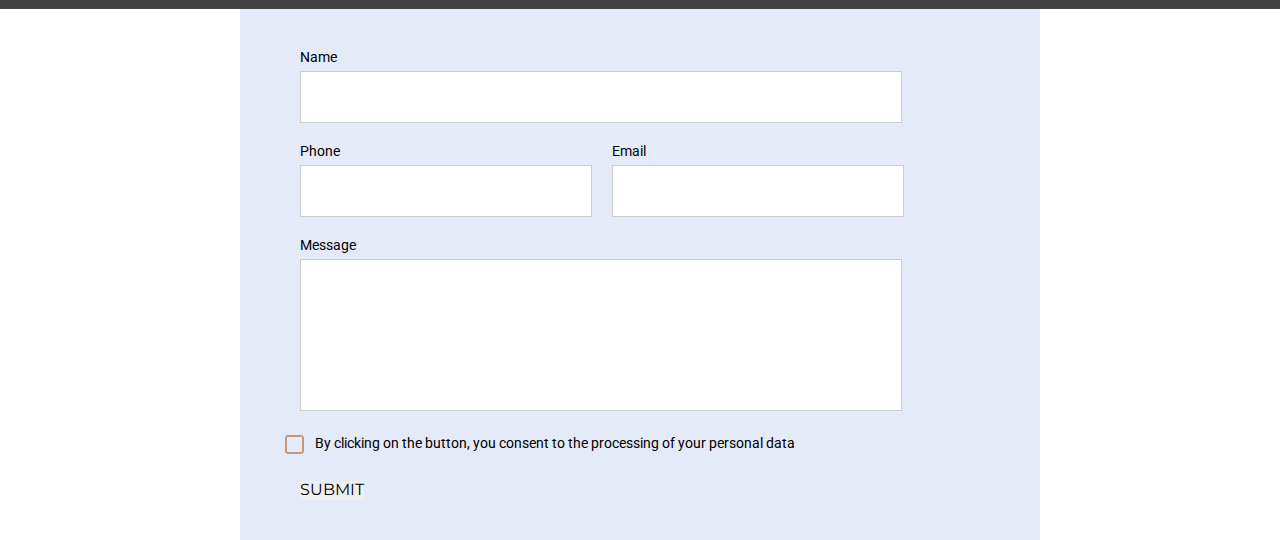
==== commit 67893753: "." ====
--- a/index.html
+++ b/index.html
@@ -9,7 +9,7 @@
 <link rel="stylesheet" href="css/common.css">
 <link rel="stylesheet" href="css/style__index.css">
 <link rel="stylesheet" href="css/normalize.css">
-<link href="https://fonts.googleapis.com/css2?family=Crimson+Text:ital,wght@1,400;1,700&family=Montserrat:ital,wght@0,400;0,700;1,400&family=Open+Sans:ital,wght@0,400;0,700;1,700&display=swap" rel="stylesheet">
+<link rel="preconnect" href="https://fonts.googleapis.com"><link rel="preconnect" href="https://fonts.gstatic.com" crossorigin><link href="https://fonts.googleapis.com/css2?family=Crimson+Text:ital,wght@1,400;1,700&family=Montserrat:ital,wght@0,400;0,700;1,400&family=Open+Sans:ital,wght@0,400;0,700;1,700&family=Roboto&display=swap" rel="stylesheet">
     <title>Main</title>
 </head>
 <body>
@@ -51,12 +51,12 @@
 </section>
 <section class="container">
     <h2 class="products__title" >Category Products</h2>
-    <div class="products">
-    <ul><a href="#"><img src="./img/sweater.jpg" alt="APPAREL KIDS" width="280" height="270"></a></ul>
-    <ul><a href="#"><img src="./img/sock.jpg" alt="HOLIDAY SHOP" width="280" height="270"></a></ul>
-    <ul><a href="#"><img src="./img/deer.jpg" alt="TOYS" width="270" height="270" ></a></ul>
-    <ul><a href="#"><img src="./img/man.jpg" alt="ACCESSORIES" width="280" height="270"></a></ul>
-    </div>
+    <ul class="products">
+    <li ><a href="#"><img src="./img/sweater.jpg" alt="APPAREL KIDS" width="280" height="270"> <p class="products__item">APPAREL <br> KIDS</p></a></li>
+    <li ><a href="#"><img src="./img/sock.jpg" alt="HOLIDAY SHOP" width="280" height="270"><p class="products__item"> HOLIDAY <br> SHOP</p></a></li>
+    <li ><a href="#"><img src="./img/deer.jpg" alt="TOYS" width="270" height="270"> <p class="products__item"> TOYS </p></a></li>
+    <li ><a href="#"><img src="./img/man.jpg" alt="ACCESSORIES" width="280" height="270"> <p class="products__item"> ACCESSORIES </p></a></li>
+    </ul>
     <div class="buttons">
     <button type="button"> <img src="./img/button-left.jpg" alt="button-left" width="37" height="37"> </button> <button type="button"><img src="./img/button-right.jpg" alt="button-right" width="37" height="37"></button> 
     <p class="button__title">Modern finds for the modern home. Curated goods by unique designers <br> around the world from fashion to furniture for kids and adults.</p>
@@ -153,5 +153,32 @@
             </div>
         </div>
     </footer>
+    <div class="popup">
+        <form class="contact__form" method="post" action="#">
+                <div class="label__wrapper">
+                    <label class="contact__label" for="Name">Name</label>
+                    <input class="name__input" type="text" id="Name">
+                </div>
+                <div class="column__two-input">
+                <div class="label__wrapper">
+                    <label class="contact__label" for="Phone">Phone</label>
+                    <input class="contact__input" type="tel" id="Phone">
+                </div>
+                <div class="label__wrapper">
+                    <label class="contact__label" for="Email">Email</label>
+                    <input class="contact__input" type="email" id="Email">
+                </div>
+                </div>
+                <div class="contact__wrapper">
+                <label class="contact__label" for="textarea"> Message</label>
+                </div>
+                <textarea class="textarea"  id="textarea" cols="30" rows="10"></textarea>
+                <div class="checkbox__wrapper">
+                <input class="checkbox" type="radio">
+                <p class="checkbox__text">By clicking on the button, you consent to the processing of your personal data</p>
+                </div>
+                <button type="submit">SUBMIT</button>
+        </form>
+    </div>
 </body>
 </html>--- a/css/common.css
+++ b/css/common.css
@@ -252,4 +252,90 @@
 
 .rating_star:nth-of-type(2) {
     width: 4em;
+}
+
+.contact__form {
+    margin: auto;
+    max-width: 680px;
+    background: #E5EAF8;
+    padding: 40px 60px;
+}
+
+.column__two-input {
+    display: flex;
+    gap: 20px;
+}
+
+.label__wrapper {
+    display: flex;
+    flex-direction: column;
+}
+
+.contact__label {
+    display: block;
+    margin-bottom: 6px;
+    font-family: 'Roboto';
+    font-style: normal;
+    font-weight: 400;
+    font-size: 14px;
+    line-height: 16px;
+}
+
+.contact__input {
+    gap: 20px;
+    border: 1px solid rgba(0, 0, 0, 0.2);
+    width: 290px;
+    height: 50px;
+}
+
+.name__input {
+    width: 600px;
+    height: 50px;
+    margin-bottom: 20px;
+    border: 1px solid rgba(0, 0, 0, 0.2);
+}
+
+.contact__wrapper {
+    margin-top: 20px;
+}
+
+.textarea {
+    resize: none;
+    border: 1px solid rgba(0, 0, 0, 0.2);
+    width: 600px;
+    height: 150px;
+}
+
+.checkbox__wrapper {
+    margin-top: 20px;
+    margin-bottom: 30px;
+    gap: 15px;
+    display: flex
+}
+
+.checkbox__text {
+    font-family: 'Roboto';
+    font-style: normal;
+    font-weight: 400;
+    font-size: 14px;
+    line-height: 16px;
+    margin-left: 15px;
+}
+
+.checkbox {
+    position: absolute;
+    opacity: 0;
+    margin: 0;
+}
+
+.checkbox__text::before {
+    content: "";
+    width: 19px;
+    height: 19px;
+    cursor: pointer;
+    background-image: url(../img/icon/checkbox.png);
+    background-position: center;
+    background-repeat: no-repeat;
+    position: absolute;
+    margin-left: -30px;
 }--- a/css/style__index.css
+++ b/css/style__index.css
@@ -67,6 +67,17 @@
 .products {
     display: flex;
     gap: 20px;
+}
+
+.products__item {
+    position: relative;
+    bottom: 160px;
+    text-align: center;
+    font-family: 'Montserrat';
+    font-size: 26px;
+    font-weight: 700;
+    color: #FFFFFF;
+
 }
 
 .delivery__item {
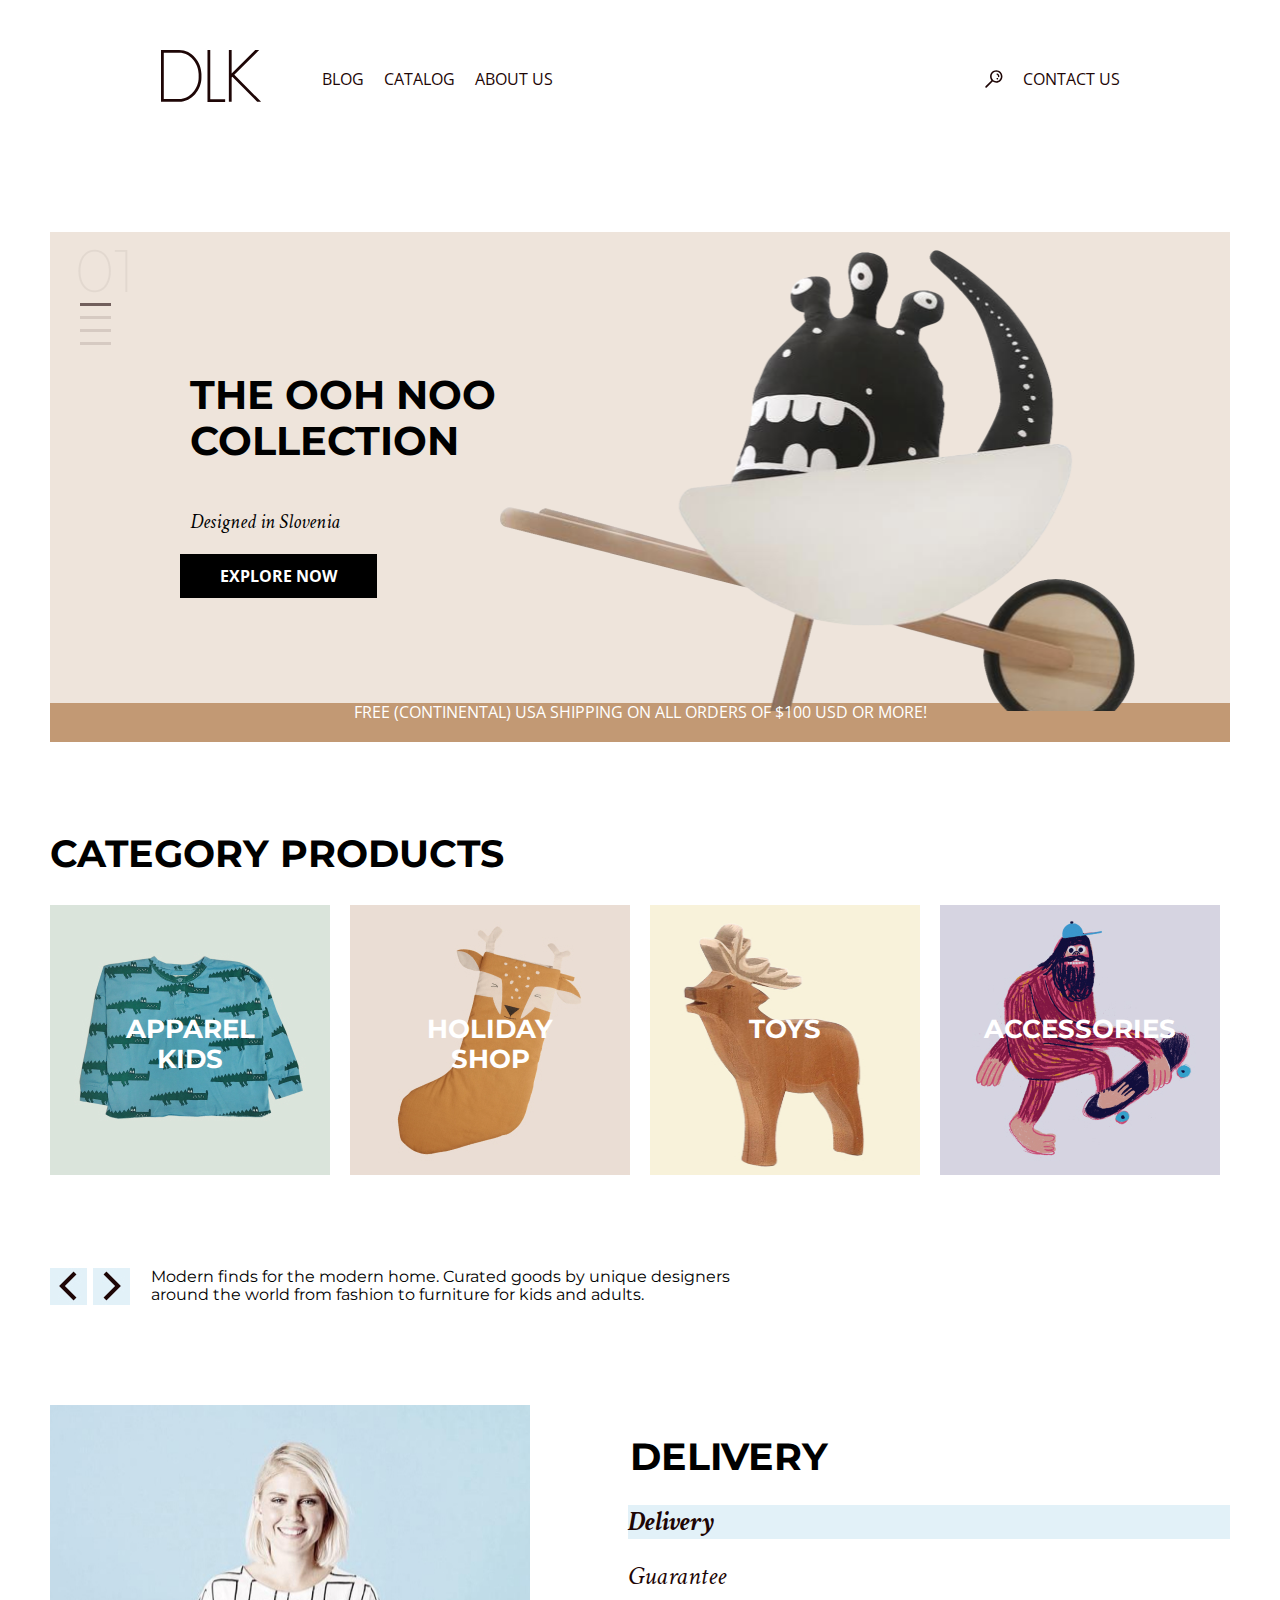
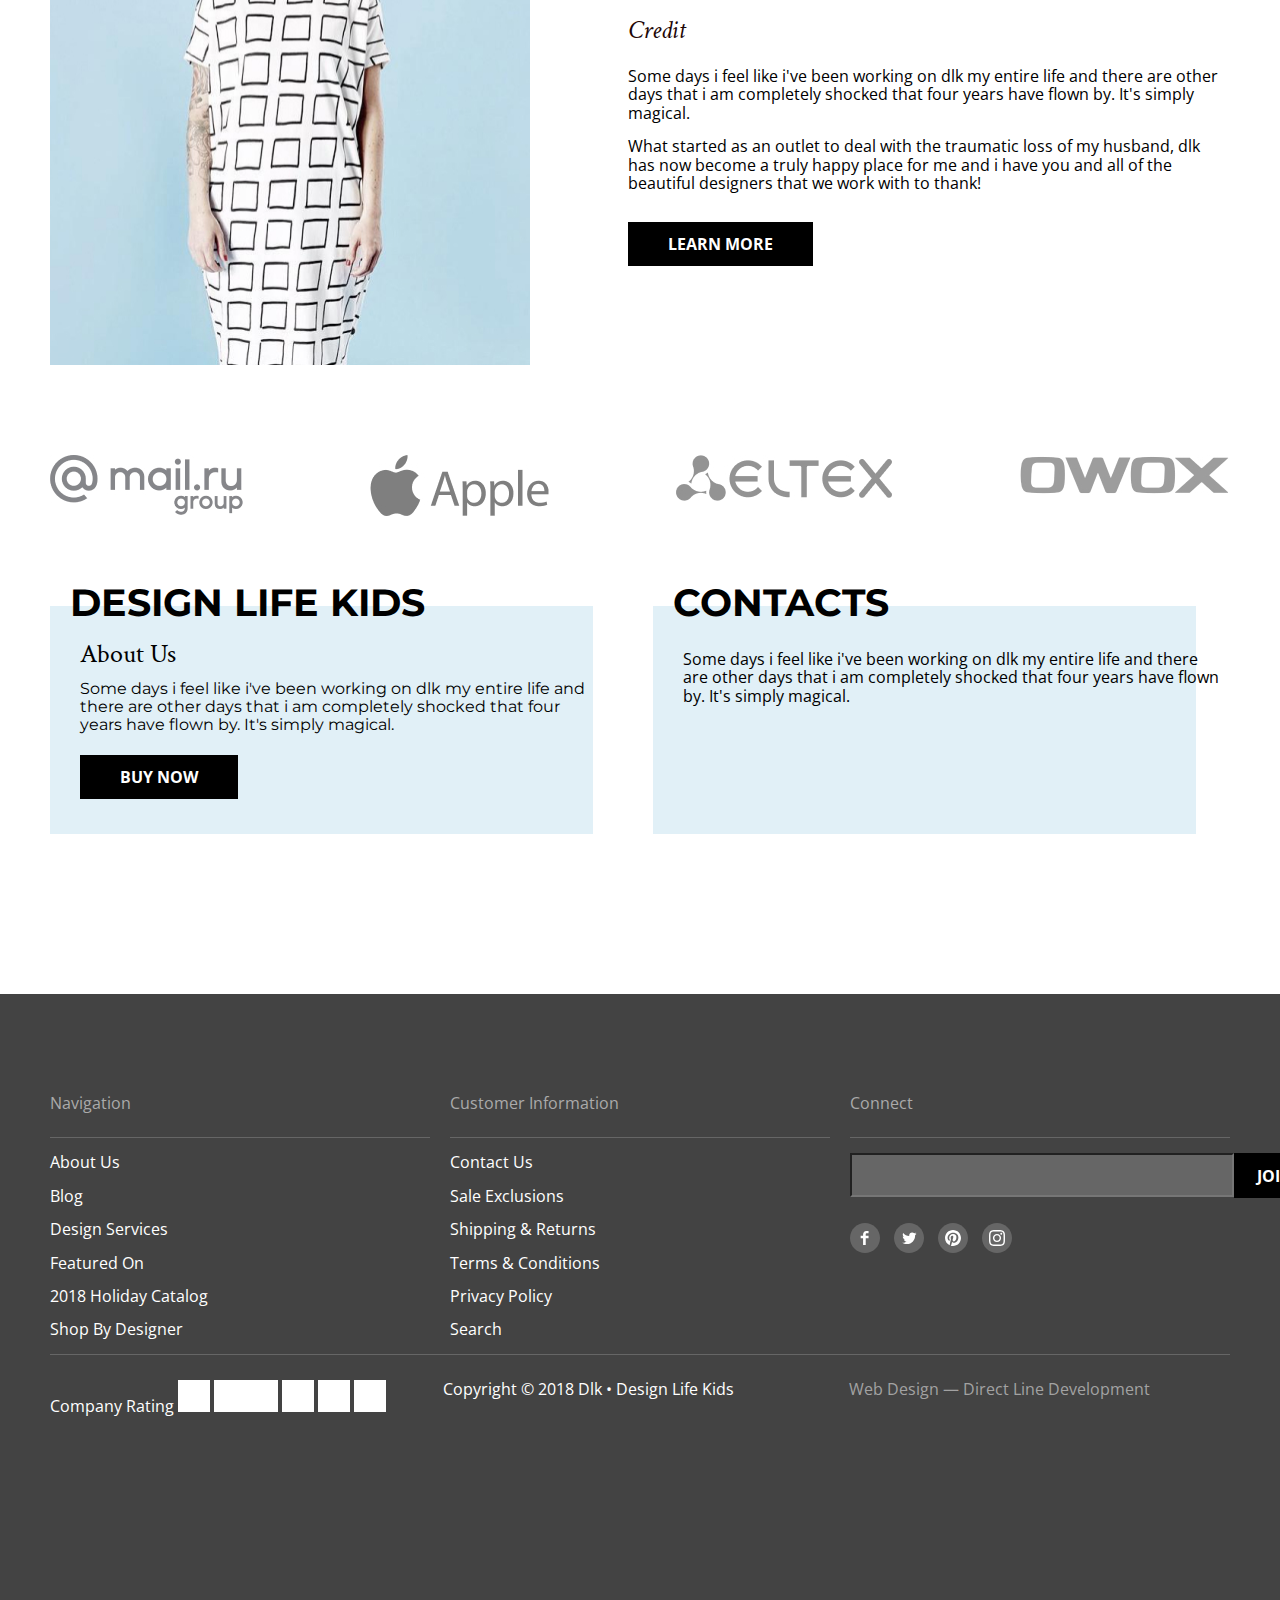
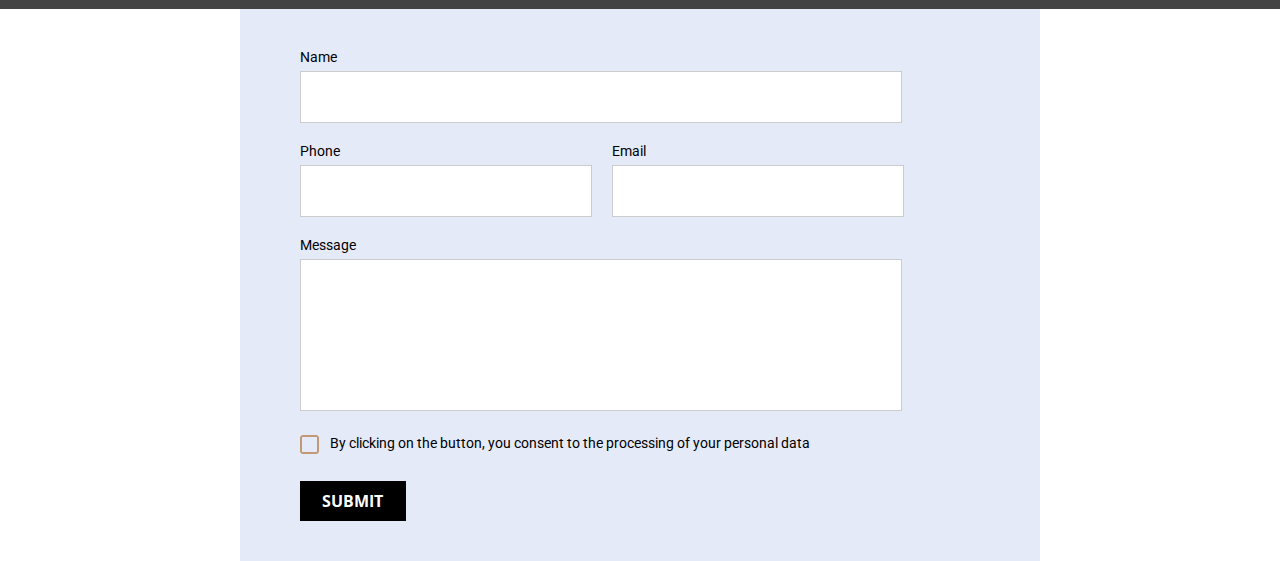
==== commit 60cb91ca: "доделала toys" ====
--- a/index.html
+++ b/index.html
@@ -6,10 +6,10 @@
     <meta name="viewport" content="width=device-width, initial-scale=1.0">
     <link rel="preconnect" href="https://fonts.googleapis.com">
 <link rel="preconnect" href="https://fonts.gstatic.com" crossorigin>
-<link rel="stylesheet" href="css/common.css">
-<link rel="stylesheet" href="css/style__index.css">
-<link rel="stylesheet" href="css/normalize.css">
-<link rel="preconnect" href="https://fonts.googleapis.com"><link rel="preconnect" href="https://fonts.gstatic.com" crossorigin><link href="https://fonts.googleapis.com/css2?family=Crimson+Text:ital,wght@1,400;1,700&family=Montserrat:ital,wght@0,400;0,700;1,400&family=Open+Sans:ital,wght@0,400;0,700;1,700&family=Roboto&display=swap" rel="stylesheet">
+<link rel="stylesheet" href="./css/common.css">
+<link rel="stylesheet" href="./css/style__index.css">
+<link rel="stylesheet" href="./css/normalize.css">
+<link rel="preconnect" href="./https://fonts.googleapis.com"><link rel="preconnect" href="https://fonts.gstatic.com" crossorigin><link href="https://fonts.googleapis.com/css2?family=Crimson+Text:ital,wght@1,400;1,700&family=Montserrat:ital,wght@0,400;0,700;1,400&family=Open+Sans:ital,wght@0,400;0,700;1,700&family=Roboto&display=swap" rel="stylesheet">
     <title>Main</title>
 </head>
 <body>
@@ -174,10 +174,10 @@
                 </div>
                 <textarea class="textarea"  id="textarea" cols="30" rows="10"></textarea>
                 <div class="checkbox__wrapper">
-                <input class="checkbox" type="radio">
-                <p class="checkbox__text">By clicking on the button, you consent to the processing of your personal data</p>
+                <input class="checkbox" type="checkbox" id="radio">
+                <label class="checkbox__text" for="radio">By clicking on the button, you consent to the processing of your personal data</label>
                 </div>
-                <button type="submit">SUBMIT</button>
+                <button class="blackbutton checkbox-btn" type="submit">SUBMIT</button>
         </form>
     </div>
 </body>
--- a/css/common.css
+++ b/css/common.css
@@ -310,7 +310,8 @@
     margin-top: 20px;
     margin-bottom: 30px;
     gap: 15px;
-    display: flex
+    display: flex;
+    margin-left: 15px;
 }
 
 .checkbox__text {
@@ -338,4 +339,20 @@
     background-repeat: no-repeat;
     position: absolute;
     margin-left: -30px;
+}
+
+.checkbox:checked + .checkbox__text::before {
+    content: "";
+    width: 19px;
+    height: 19px;
+    background-image: url(../img/icon/checkbox-ch.png);
+}
+
+.checkbox-btn{
+    width: 106px;
+    height: 40px;
+    display: flex;
+    flex-direction: row;
+    align-items: center;
+    padding: 9px 22px;
 }--- a/css/style__index.css
+++ b/css/style__index.css
@@ -193,7 +193,7 @@
     position: relative;
     left: 30px;
     margin-bottom: 30px;
-    font-family: Open Sans;
+    font-family: 'Open Sans';
     font-size: 16px;
     font-weight: 400;
 }
